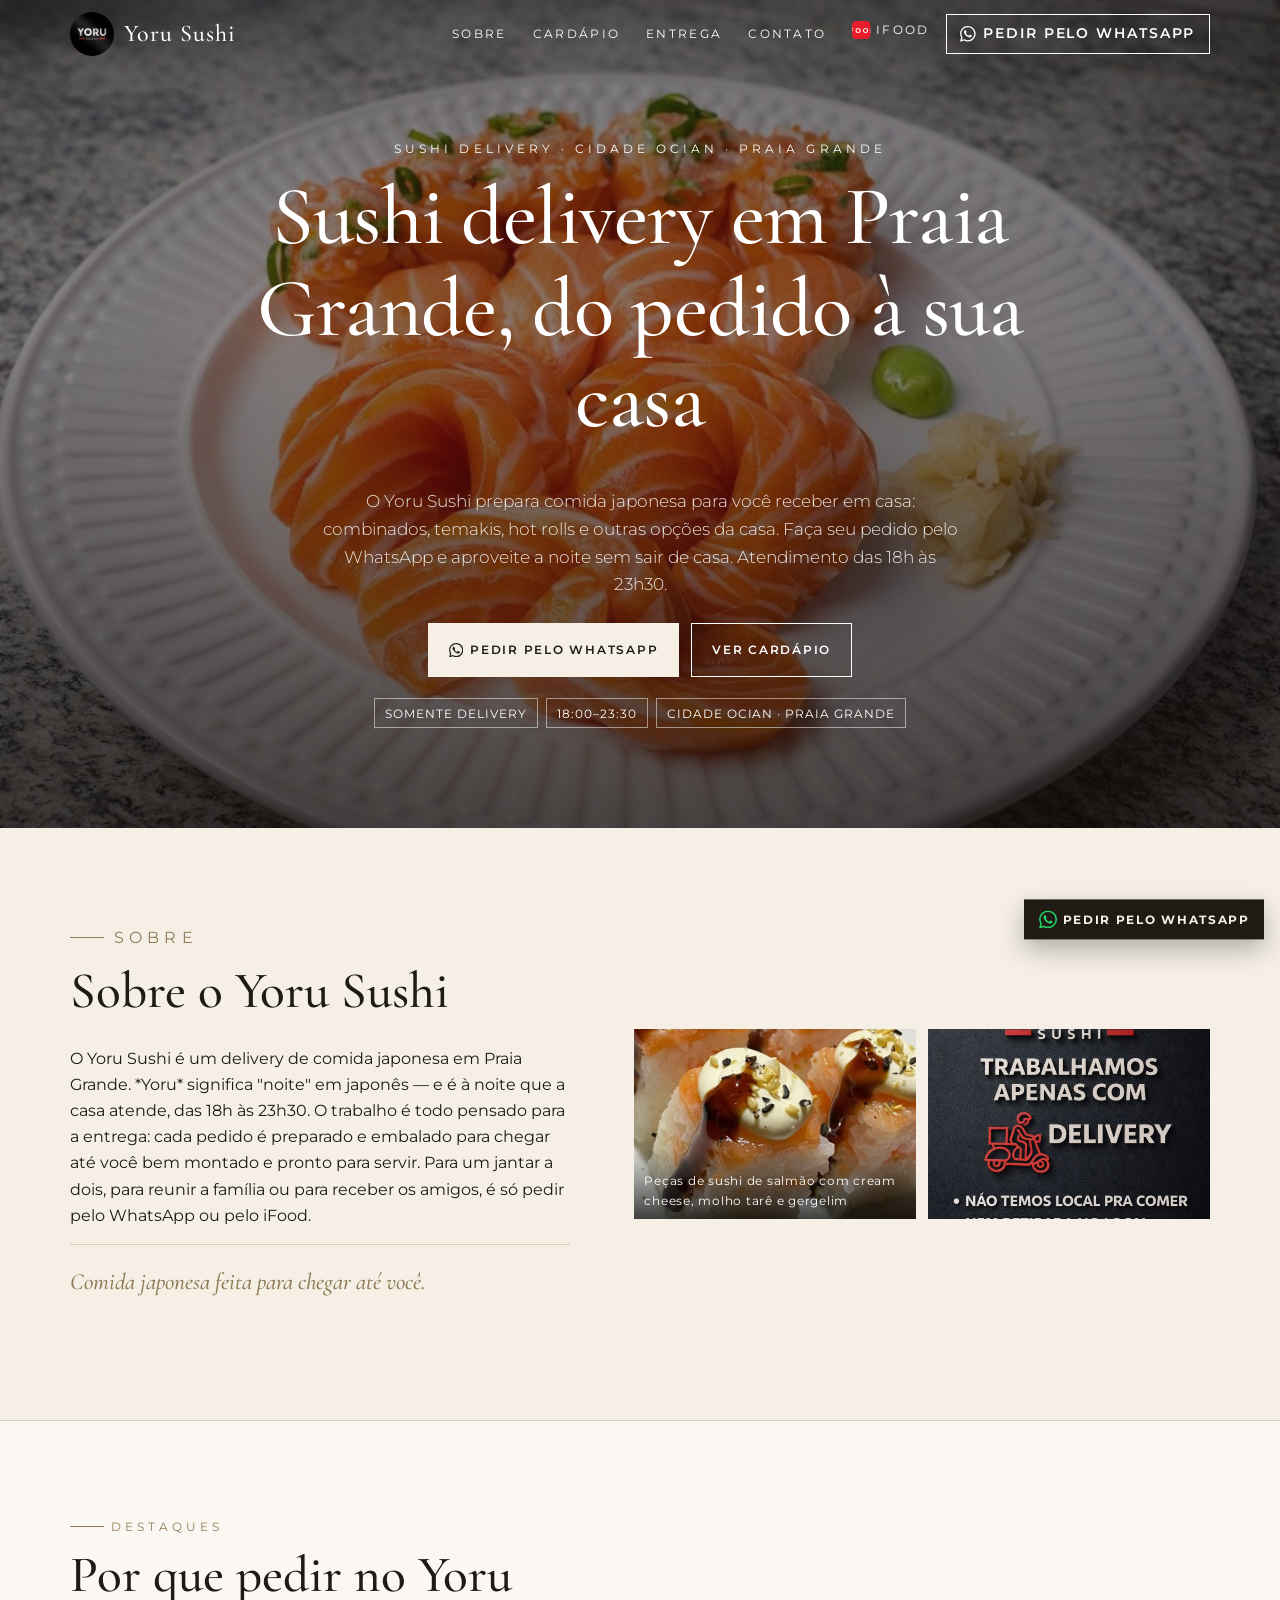
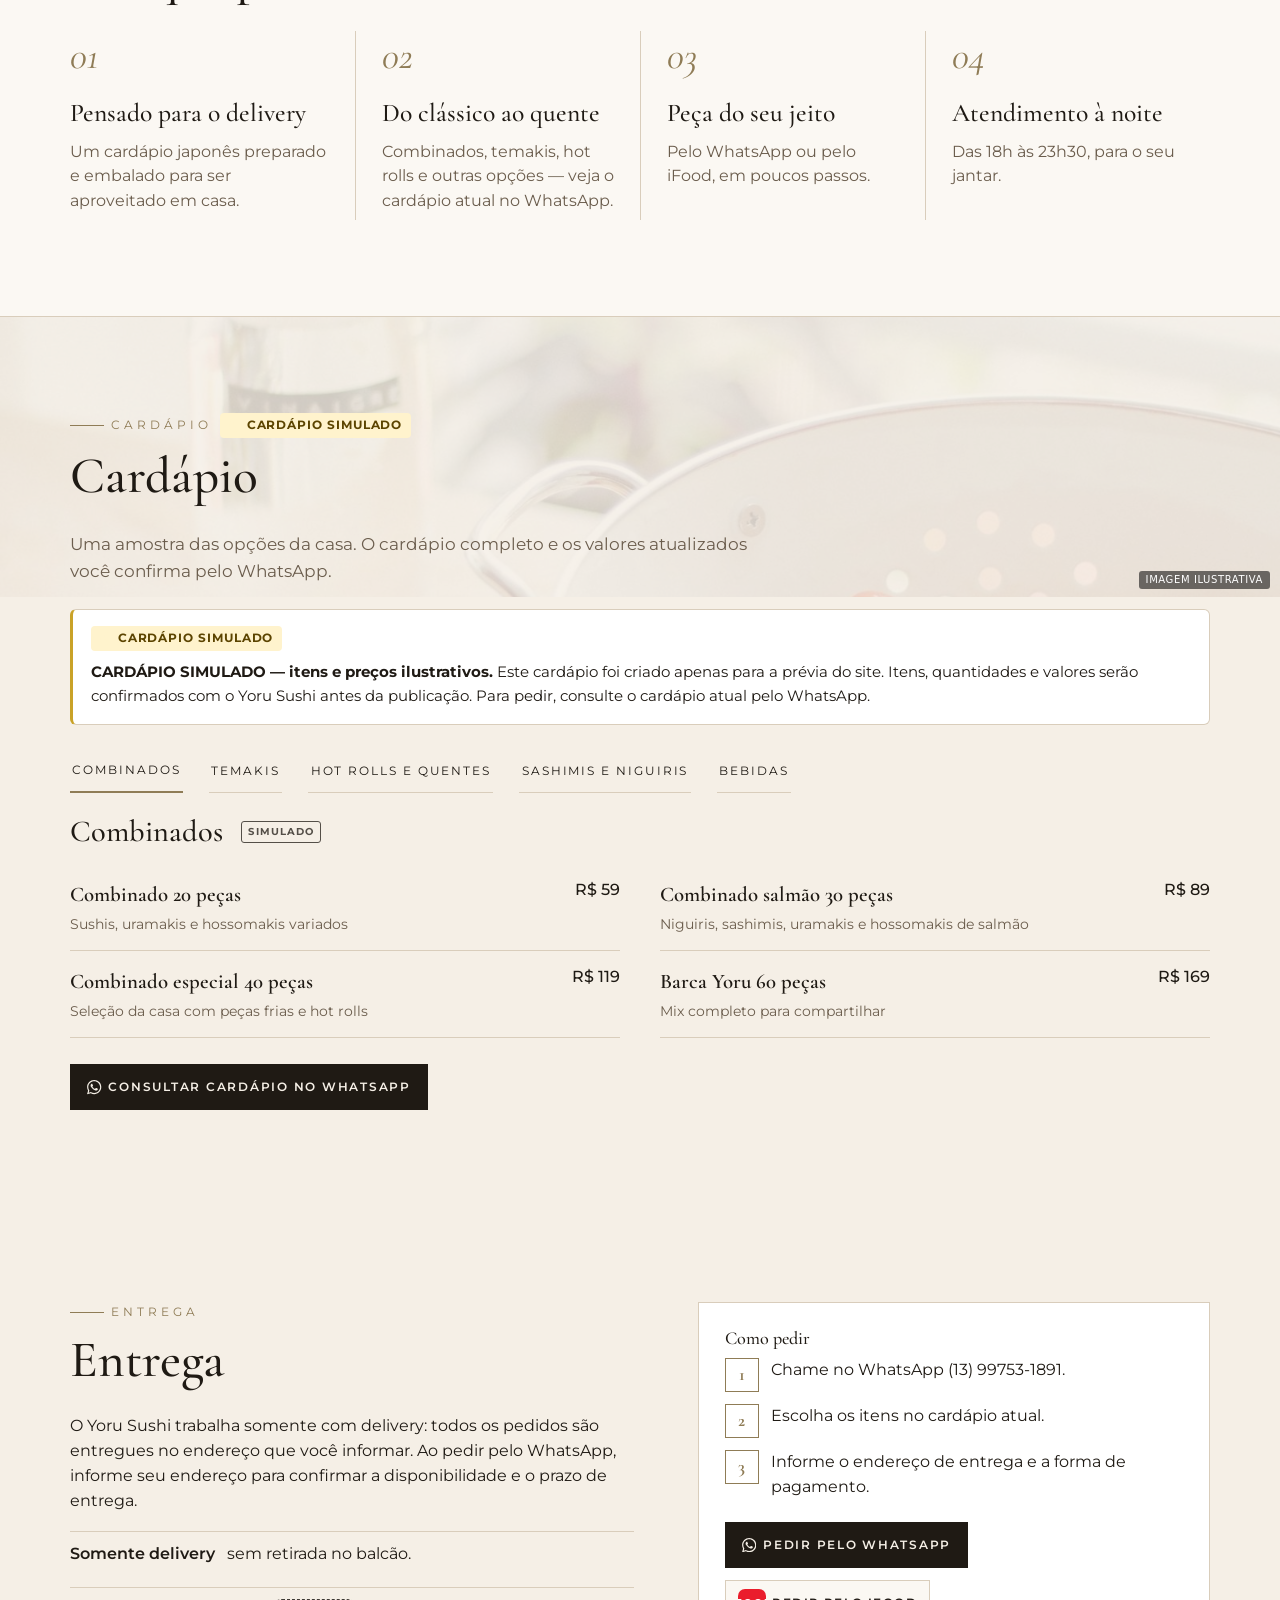
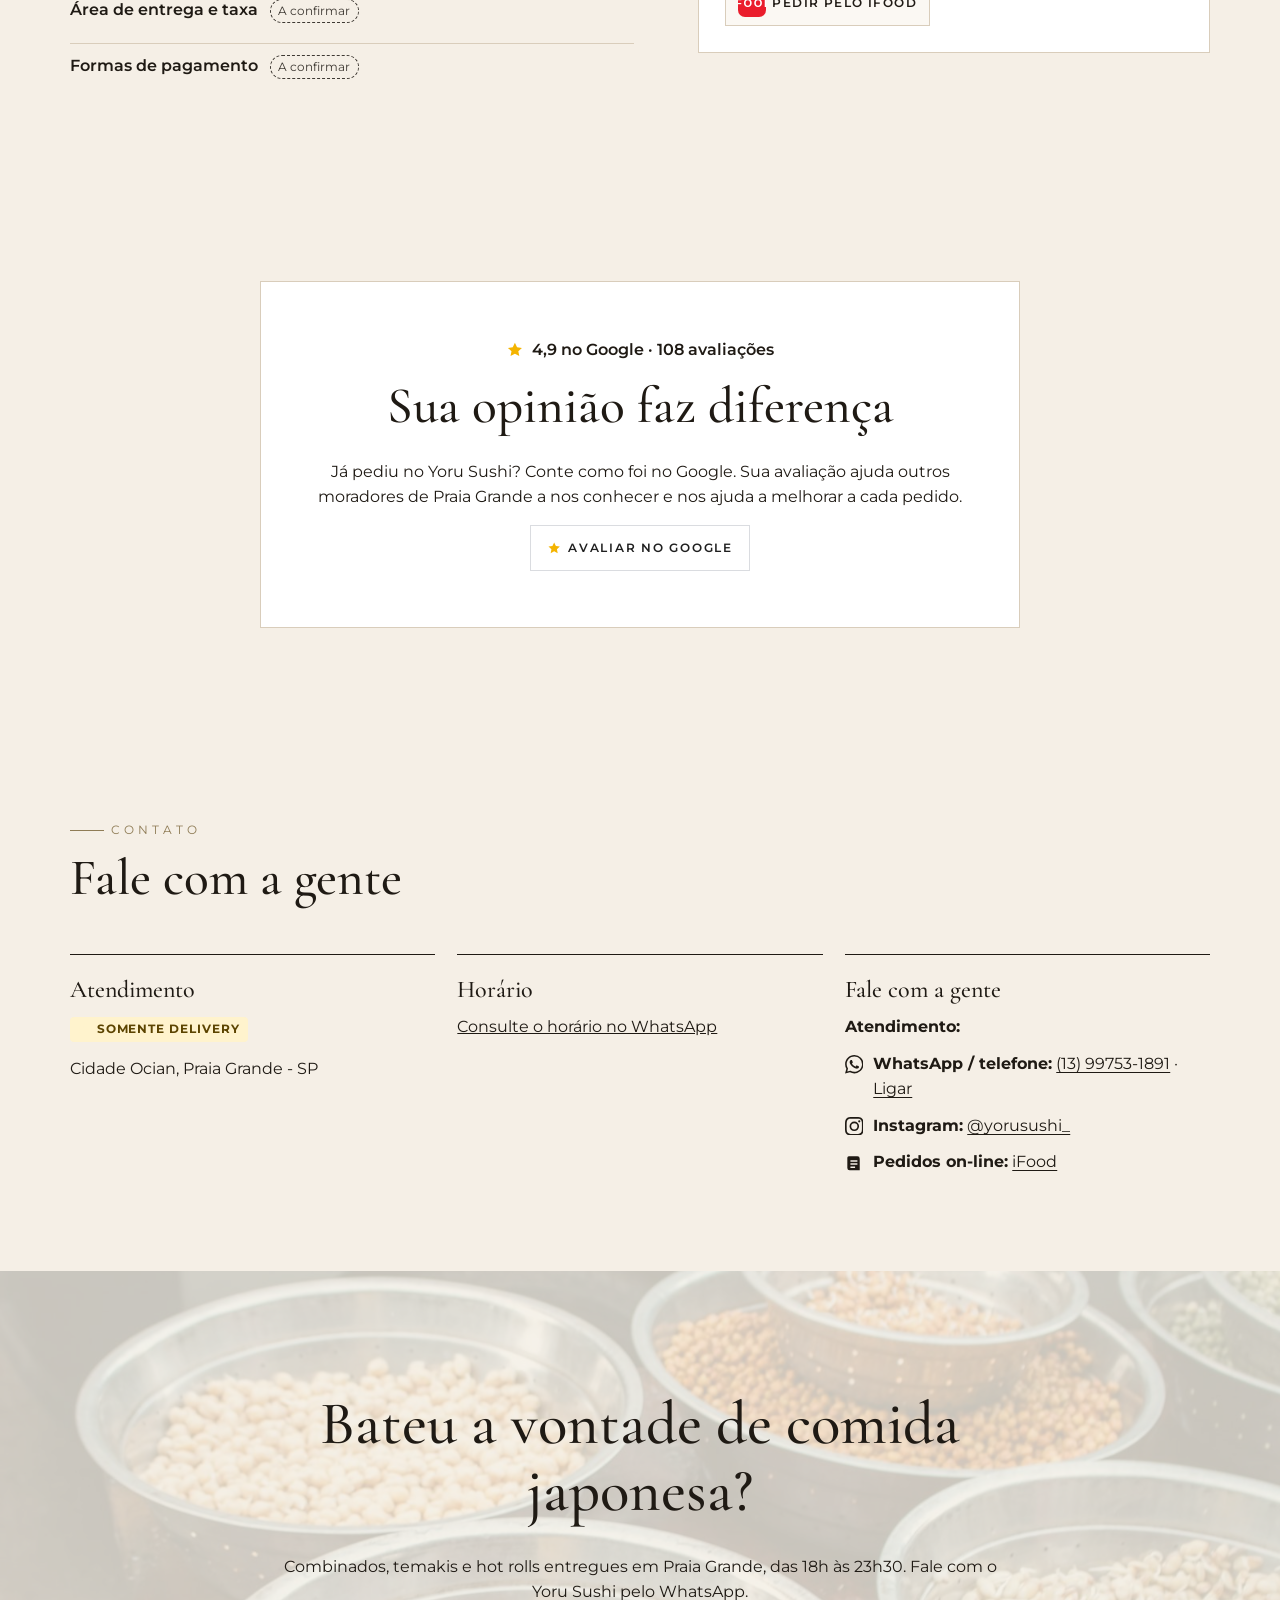
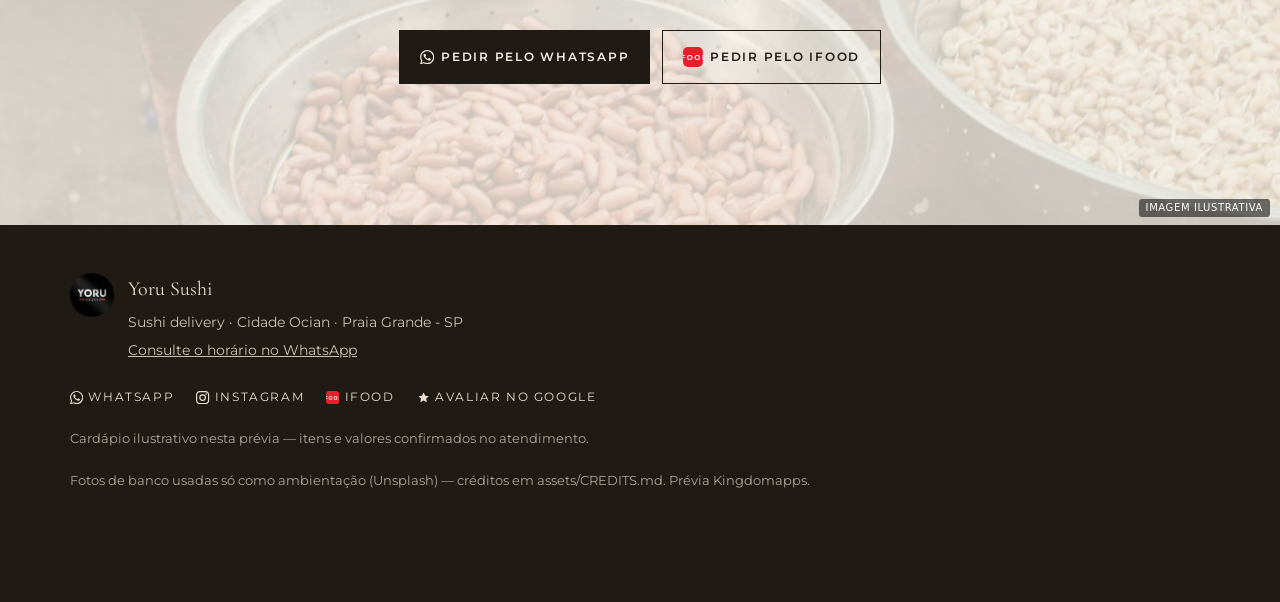
==== v2/index.html @ 0dd07162 "publish: Yoru Sushi — base institucional + 2 skins (copy.md)" ====
<!DOCTYPE html>
<html lang="pt-BR">
<head>
<meta charset="UTF-8" />
<meta name="viewport" content="width=device-width, initial-scale=1" />
<meta name="robots" content="noindex, nofollow" />
<title>Yoru Sushi | Sushi delivery em Praia Grande</title>
<meta name="description" content="Comida japonesa por delivery em Praia Grande: combinados, temakis, hot rolls e mais. Das 18h às 23h30. Peça pelo WhatsApp ou pelo iFood." />
<meta name="theme-color" content="#111111" />
<link rel="preconnect" href="https://fonts.googleapis.com" />
<link rel="preconnect" href="https://fonts.gstatic.com" crossorigin />
<link rel="stylesheet" href="https://fonts.googleapis.com/css2?family=Cormorant+Garamond:ital,wght@0,500;0,600;1,500&family=Montserrat:wght@300;400;500;600&display=swap" />
<link rel="stylesheet" href="../assets/base.css" />
<link rel="stylesheet" href="../assets/skin-a.css" />
<style>:root{--brand:#d63c3c;--brand2:#c9c9c9;--brand-ink:#111111}</style>
</head>
<body class="skin-a" data-hours='{}' data-hours-unknown='[]'>
<!-- Kingdomapps · base institucional única · skin A (Editorial clássico) · copy: copy.md -->
<a class="skip" href="#conteudo">Pular para o conteúdo</a>
<header class="site-header" id="header">
  <div class="wrap header-inner">
    <a class="brand" href="#topo" aria-label="Yoru Sushi — início"><img class="brand-logo" src="../assets/img/logo.jpg" width="400" height="400" alt="Logotipo Yoru Sushi" /><span class="brand-word">Yoru Sushi</span></a>
    <nav class="site-nav" id="site-nav" aria-label="Principal">
      <ul><li><a href="#sobre">Sobre</a></li><li><a href="#cardapio">Cardápio</a></li><li><a href="#entrega">Entrega</a></li><li><a href="#contato">Contato</a></li><li class="nav-ifood"><a href="https://www.ifood.com.br/delivery/praia-grande-sp/yoru-sushi-ocian/cfde71bd-7dcb-464f-8679-fa218f8712e2" target="_blank" rel="noopener"><svg viewBox="0 0 24 24" aria-hidden="true" focusable="false"><rect width="24" height="24" rx="6" fill="#ea1d2c"/><text x="12" y="15.6" text-anchor="middle" font-family="Arial,Helvetica,sans-serif" font-weight="700" font-size="9.5" fill="#fff">iFood</text></svg><span>iFood</span></a></li></ul>
    </nav>
    <a class="btn btn-wa btn-sm header-cta" href="https://wa.me/5513997531891?text=Ol%C3%A1%21%20Vim%20pelo%20site%20e%20gostaria%20de%20fazer%20um%20pedido." target="_blank" rel="noopener"><svg viewBox="0 0 24 24" aria-hidden="true" focusable="false"><path fill="currentColor" d="M17.47 14.38c-.3-.15-1.76-.87-2.03-.97-.27-.1-.47-.15-.67.15-.2.3-.77.97-.94 1.16-.17.2-.35.22-.64.07-.3-.15-1.26-.46-2.39-1.47-.88-.79-1.48-1.76-1.65-2.06-.17-.3-.02-.46.13-.6.13-.14.3-.35.45-.52.15-.17.2-.3.3-.5.1-.2.05-.37-.03-.52-.07-.15-.67-1.61-.92-2.2-.24-.58-.49-.5-.67-.51h-.57c-.2 0-.52.07-.8.37-.27.3-1.04 1.02-1.04 2.48s1.07 2.88 1.21 3.07c.15.2 2.1 3.2 5.08 4.49.71.31 1.26.49 1.7.63.71.22 1.36.19 1.87.12.57-.09 1.76-.72 2-1.41.25-.7.25-1.29.18-1.41-.08-.13-.27-.2-.57-.35zM12.05 21.78a9.87 9.87 0 0 1-5.03-1.38l-.36-.21-3.74.98 1-3.65-.24-.37a9.86 9.86 0 0 1-1.51-5.26c0-5.45 4.44-9.88 9.89-9.88 2.64 0 5.12 1.03 6.99 2.9a9.83 9.83 0 0 1 2.89 6.99c0 5.45-4.44 9.88-9.89 9.88zm8.41-18.3A11.82 11.82 0 0 0 12.05 0C5.5 0 .16 5.34.16 11.89c0 2.1.55 4.14 1.59 5.95L.06 24l6.3-1.65a11.88 11.88 0 0 0 5.69 1.45c6.55 0 11.89-5.34 11.89-11.89 0-3.18-1.24-6.17-3.48-8.41z"/></svg><span>Pedir pelo WhatsApp</span></a>
    <button class="nav-toggle" type="button" aria-expanded="false" aria-controls="site-nav"><span class="sr-only">Abrir menu</span><span class="bars" aria-hidden="true"></span></button>
  </div>
</header>
<main id="conteudo">
<section class="hero" id="topo" aria-labelledby="hero-title">
  <figure class="hero-media"><img src="../assets/img/fotos-foto-2.jpg" width="1200" height="800" alt="Sashimis e niguiris de salmão em prato branco" fetchpriority="high" /></figure>
  <div class="wrap hero-inner">
    <div class="hero-copy">
      <p class="eyebrow">Sushi delivery · Cidade Ocian · Praia Grande</p>
      <h1 id="hero-title">Sushi delivery em Praia Grande, do pedido à sua casa</h1>
      <p class="lead">O Yoru Sushi prepara comida japonesa para você receber em casa: combinados, temakis, hot rolls e outras opções da casa. Faça seu pedido pelo WhatsApp e aproveite a noite sem sair de casa. Atendimento das 18h às 23h30.</p>
      <div class="hero-ctas">
        <a class="btn btn-wa btn-lg" href="https://wa.me/5513997531891?text=Ol%C3%A1%21%20Vim%20pelo%20site%20e%20gostaria%20de%20fazer%20um%20pedido." target="_blank" rel="noopener"><svg viewBox="0 0 24 24" aria-hidden="true" focusable="false"><path fill="currentColor" d="M17.47 14.38c-.3-.15-1.76-.87-2.03-.97-.27-.1-.47-.15-.67.15-.2.3-.77.97-.94 1.16-.17.2-.35.22-.64.07-.3-.15-1.26-.46-2.39-1.47-.88-.79-1.48-1.76-1.65-2.06-.17-.3-.02-.46.13-.6.13-.14.3-.35.45-.52.15-.17.2-.3.3-.5.1-.2.05-.37-.03-.52-.07-.15-.67-1.61-.92-2.2-.24-.58-.49-.5-.67-.51h-.57c-.2 0-.52.07-.8.37-.27.3-1.04 1.02-1.04 2.48s1.07 2.88 1.21 3.07c.15.2 2.1 3.2 5.08 4.49.71.31 1.26.49 1.7.63.71.22 1.36.19 1.87.12.57-.09 1.76-.72 2-1.41.25-.7.25-1.29.18-1.41-.08-.13-.27-.2-.57-.35zM12.05 21.78a9.87 9.87 0 0 1-5.03-1.38l-.36-.21-3.74.98 1-3.65-.24-.37a9.86 9.86 0 0 1-1.51-5.26c0-5.45 4.44-9.88 9.89-9.88 2.64 0 5.12 1.03 6.99 2.9a9.83 9.83 0 0 1 2.89 6.99c0 5.45-4.44 9.88-9.89 9.88zm8.41-18.3A11.82 11.82 0 0 0 12.05 0C5.5 0 .16 5.34.16 11.89c0 2.1.55 4.14 1.59 5.95L.06 24l6.3-1.65a11.88 11.88 0 0 0 5.69 1.45c6.55 0 11.89-5.34 11.89-11.89 0-3.18-1.24-6.17-3.48-8.41z"/></svg><span>Pedir pelo WhatsApp</span></a>
        <a class="btn btn-ghost btn-lg" href="#cardapio">Ver cardápio</a>
      </div>
      <ul class="chips"><li>Somente delivery</li><li>18:00–23:30</li><li>Cidade Ocian · Praia Grande</li></ul>
    </div>
  </div>
</section>
<section class="sec sobre" id="sobre" aria-labelledby="sobre-title">
  <div class="wrap sobre-grid">
    <div class="sobre-copy">
      <p class="kicker">Sobre</p>
      <h2 id="sobre-title">Sobre o Yoru Sushi</h2>
      <p>O Yoru Sushi é um delivery de comida japonesa em Praia Grande. *Yoru* significa &quot;noite&quot; em japonês — e é à noite que a casa atende, das 18h às 23h30. O trabalho é todo pensado para a entrega: cada pedido é preparado e embalado para chegar até você bem montado e pronto para servir. Para um jantar a dois, para reunir a família ou para receber os amigos, é só pedir pelo WhatsApp ou pelo iFood.</p>
      <p class="apoio">Comida japonesa feita para chegar até você.</p>
    </div>
    <div class="gallery" aria-label="Fotos de Yoru Sushi"><figure class="g-item g-1"><img src="../assets/img/fotos-foto-4.jpg" width="720" height="1280" alt="Peças de sushi de salmão com cream cheese, molho tarê e gergelim" loading="lazy" decoding="async" /><figcaption>Peças de sushi de salmão com cream cheese, molho tarê e gergelim</figcaption></figure><figure class="g-item g-2"><img src="../assets/img/fotos-foto-5.jpg" width="1024" height="1536" alt="Aviso do Yoru Sushi: trabalhamos apenas com delivery" loading="lazy" decoding="async" /></figure></div>
  </div>
</section>
<section class="sec destaques" id="destaques" aria-labelledby="dest-title">
  <div class="wrap">
    <p class="kicker">Destaques</p>
    <h2 id="dest-title">Por que pedir no Yoru</h2>
    <ul class="feats"><li class="feat"><span class="feat-n" aria-hidden="true">01</span><h3>Pensado para o delivery</h3><p>Um cardápio japonês preparado e embalado para ser aproveitado em casa.</p></li><li class="feat"><span class="feat-n" aria-hidden="true">02</span><h3>Do clássico ao quente</h3><p>Combinados, temakis, hot rolls e outras opções — veja o cardápio atual no WhatsApp.</p></li><li class="feat"><span class="feat-n" aria-hidden="true">03</span><h3>Peça do seu jeito</h3><p>Pelo WhatsApp ou pelo iFood, em poucos passos.</p></li><li class="feat"><span class="feat-n" aria-hidden="true">04</span><h3>Atendimento à noite</h3><p>Das 18h às 23h30, para o seu jantar.</p></li></ul>
  </div>
</section>
<section class="sec cardapio" id="cardapio" aria-labelledby="menu-title">
  <div class="amb amb-menu" style="--amb:url('../assets/img/ambiente-tomatoes-strainer.jpg')" aria-hidden="true"><span class="amb-tag">Imagem ilustrativa</span></div>
  <div class="wrap">
    <div class="menu-head">
      <p class="kicker">Cardápio <span class="sim-badge">Cardápio simulado</span></p>
      <h2 id="menu-title">Cardápio</h2>
      <p class="lead">Uma amostra das opções da casa. O cardápio completo e os valores atualizados você confirma pelo WhatsApp.</p>
    </div>
    <div class="sim-notice" role="note"><span class="sim-badge">Cardápio simulado</span><p><strong>CARDÁPIO SIMULADO — itens e preços ilustrativos.</strong> Este cardápio foi criado apenas para a prévia do site. Itens, quantidades e valores serão confirmados com o Yoru Sushi antes da publicação. Para pedir, consulte o cardápio atual pelo WhatsApp.</p></div>
    <div class="menu-tabs" role="tablist" aria-label="Categorias do cardápio"><button type="button" role="tab" id="tab-0" aria-controls="menu-0" aria-selected="true">Combinados</button><button type="button" role="tab" id="tab-1" aria-controls="menu-1" aria-selected="false" tabindex="-1">Temakis</button><button type="button" role="tab" id="tab-2" aria-controls="menu-2" aria-selected="false" tabindex="-1">Hot rolls e quentes</button><button type="button" role="tab" id="tab-3" aria-controls="menu-3" aria-selected="false" tabindex="-1">Sashimis e niguiris</button><button type="button" role="tab" id="tab-4" aria-controls="menu-4" aria-selected="false" tabindex="-1">Bebidas</button></div>
    <div class="menu-panel" role="tabpanel" id="menu-0" aria-labelledby="tab-0" tabindex="0"><h3 class="menu-cat">Combinados <span class="sim-tag">Simulado</span></h3><ul class="menu-list"><li class="mi"><span class="mi-name">Combinado 20 peças</span><span class="mi-desc">Sushis, uramakis e hossomakis variados</span><span class="mi-price">R$ 59</span></li><li class="mi"><span class="mi-name">Combinado salmão 30 peças</span><span class="mi-desc">Niguiris, sashimis, uramakis e hossomakis de salmão</span><span class="mi-price">R$ 89</span></li><li class="mi"><span class="mi-name">Combinado especial 40 peças</span><span class="mi-desc">Seleção da casa com peças frias e hot rolls</span><span class="mi-price">R$ 119</span></li><li class="mi"><span class="mi-name">Barca Yoru 60 peças</span><span class="mi-desc">Mix completo para compartilhar</span><span class="mi-price">R$ 169</span></li></ul></div><div class="menu-panel" role="tabpanel" id="menu-1" aria-labelledby="tab-1" tabindex="0" hidden><h3 class="menu-cat">Temakis <span class="sim-tag">Simulado</span></h3><ul class="menu-list"><li class="mi"><span class="mi-name">Temaki salmão</span><span class="mi-desc">Salmão, arroz e cebolinha</span><span class="mi-price">R$ 32</span></li><li class="mi"><span class="mi-name">Temaki salmão com cream cheese</span><span class="mi-desc">Salmão, cream cheese e cebolinha</span><span class="mi-price">R$ 35</span></li><li class="mi"><span class="mi-name">Temaki skin</span><span class="mi-desc">Pele de salmão grelhada e molho tarê</span><span class="mi-price">R$ 28</span></li><li class="mi"><span class="mi-name">Temaki hot</span><span class="mi-desc">Salmão empanado, cream cheese e tarê</span><span class="mi-price">R$ 36</span></li></ul></div><div class="menu-panel" role="tabpanel" id="menu-2" aria-labelledby="tab-2" tabindex="0" hidden><h3 class="menu-cat">Hot rolls e quentes <span class="sim-tag">Simulado</span></h3><ul class="menu-list"><li class="mi"><span class="mi-name">Hot roll salmão (10 un.)</span><span class="mi-desc">Empanado, recheado com salmão e cream cheese, com tarê</span><span class="mi-price">R$ 34</span></li><li class="mi"><span class="mi-name">Hot Philadelphia (10 un.)</span><span class="mi-desc">Salmão, cream cheese e cebolinha, empanado</span><span class="mi-price">R$ 36</span></li><li class="mi"><span class="mi-name">Harumaki (4 un.)</span><span class="mi-desc">Rolinho primavera crocante</span><span class="mi-price">R$ 22</span></li><li class="mi"><span class="mi-name">Guioza (6 un.)</span><span class="mi-desc">Pastel japonês grelhado</span><span class="mi-price">R$ 26</span></li></ul></div><div class="menu-panel" role="tabpanel" id="menu-3" aria-labelledby="tab-3" tabindex="0" hidden><h3 class="menu-cat">Sashimis e niguiris <span class="sim-tag">Simulado</span></h3><ul class="menu-list"><li class="mi"><span class="mi-name">Sashimi salmão (10 fatias)</span><span class="mi-desc">Fatias de salmão fresco</span><span class="mi-price">R$ 42</span></li><li class="mi"><span class="mi-name">Niguiri salmão (6 un.)</span><span class="mi-desc">Bolinho de arroz com salmão</span><span class="mi-price">R$ 30</span></li><li class="mi"><span class="mi-name">Jô salmão (6 un.)</span><span class="mi-desc">Arroz envolto em salmão, com cream cheese e tarê</span><span class="mi-price">R$ 34</span></li></ul></div><div class="menu-panel" role="tabpanel" id="menu-4" aria-labelledby="tab-4" tabindex="0" hidden><h3 class="menu-cat">Bebidas <span class="sim-tag">Simulado</span></h3><ul class="menu-list"><li class="mi"><span class="mi-name">Refrigerante lata</span><span class="mi-price">R$ 6</span></li><li class="mi"><span class="mi-name">Refrigerante 2 L</span><span class="mi-price">R$ 14</span></li><li class="mi"><span class="mi-name">Água mineral</span><span class="mi-price">R$ 4</span></li></ul></div>
    <div class="menu-cta"><a class="btn btn-wa" href="https://wa.me/5513997531891?text=Ol%C3%A1%21%20Vim%20pelo%20site%20e%20gostaria%20de%20fazer%20um%20pedido." target="_blank" rel="noopener"><svg viewBox="0 0 24 24" aria-hidden="true" focusable="false"><path fill="currentColor" d="M17.47 14.38c-.3-.15-1.76-.87-2.03-.97-.27-.1-.47-.15-.67.15-.2.3-.77.97-.94 1.16-.17.2-.35.22-.64.07-.3-.15-1.26-.46-2.39-1.47-.88-.79-1.48-1.76-1.65-2.06-.17-.3-.02-.46.13-.6.13-.14.3-.35.45-.52.15-.17.2-.3.3-.5.1-.2.05-.37-.03-.52-.07-.15-.67-1.61-.92-2.2-.24-.58-.49-.5-.67-.51h-.57c-.2 0-.52.07-.8.37-.27.3-1.04 1.02-1.04 2.48s1.07 2.88 1.21 3.07c.15.2 2.1 3.2 5.08 4.49.71.31 1.26.49 1.7.63.71.22 1.36.19 1.87.12.57-.09 1.76-.72 2-1.41.25-.7.25-1.29.18-1.41-.08-.13-.27-.2-.57-.35zM12.05 21.78a9.87 9.87 0 0 1-5.03-1.38l-.36-.21-3.74.98 1-3.65-.24-.37a9.86 9.86 0 0 1-1.51-5.26c0-5.45 4.44-9.88 9.89-9.88 2.64 0 5.12 1.03 6.99 2.9a9.83 9.83 0 0 1 2.89 6.99c0 5.45-4.44 9.88-9.89 9.88zm8.41-18.3A11.82 11.82 0 0 0 12.05 0C5.5 0 .16 5.34.16 11.89c0 2.1.55 4.14 1.59 5.95L.06 24l6.3-1.65a11.88 11.88 0 0 0 5.69 1.45c6.55 0 11.89-5.34 11.89-11.89 0-3.18-1.24-6.17-3.48-8.41z"/></svg><span>Consultar cardápio no WhatsApp</span></a></div>
  </div>
</section>
<section class="sec entrega" id="entrega" aria-labelledby="ent-title">
  <div class="wrap entrega-grid">
    <div>
      <p class="kicker">Entrega</p>
      <h2 id="ent-title">Entrega</h2>
      <p>O Yoru Sushi trabalha somente com delivery: todos os pedidos são entregues no endereço que você informar. Ao pedir pelo WhatsApp, informe seu endereço para confirmar a disponibilidade e o prazo de entrega.</p>
      <dl class="kv"><div><dt>Somente delivery</dt><dd>sem retirada no balcão.</dd></div><div><dt>Área de entrega e taxa</dt><dd><span class="tbc">A confirmar</span></dd></div><div><dt>Formas de pagamento</dt><dd><span class="tbc">A confirmar</span></dd></div></dl>
    </div>
    <div class="steps-box">
      <h3>Como pedir</h3><ol class="steps"><li>Chame no WhatsApp (13) 99753-1891.</li><li>Escolha os itens no cardápio atual.</li><li>Informe o endereço de entrega e a forma de pagamento.</li></ol>
      <div class="order-links"><a class="btn btn-wa" href="https://wa.me/5513997531891?text=Ol%C3%A1%21%20Vim%20pelo%20site%20e%20gostaria%20de%20fazer%20um%20pedido." target="_blank" rel="noopener"><svg viewBox="0 0 24 24" aria-hidden="true" focusable="false"><path fill="currentColor" d="M17.47 14.38c-.3-.15-1.76-.87-2.03-.97-.27-.1-.47-.15-.67.15-.2.3-.77.97-.94 1.16-.17.2-.35.22-.64.07-.3-.15-1.26-.46-2.39-1.47-.88-.79-1.48-1.76-1.65-2.06-.17-.3-.02-.46.13-.6.13-.14.3-.35.45-.52.15-.17.2-.3.3-.5.1-.2.05-.37-.03-.52-.07-.15-.67-1.61-.92-2.2-.24-.58-.49-.5-.67-.51h-.57c-.2 0-.52.07-.8.37-.27.3-1.04 1.02-1.04 2.48s1.07 2.88 1.21 3.07c.15.2 2.1 3.2 5.08 4.49.71.31 1.26.49 1.7.63.71.22 1.36.19 1.87.12.57-.09 1.76-.72 2-1.41.25-.7.25-1.29.18-1.41-.08-.13-.27-.2-.57-.35zM12.05 21.78a9.87 9.87 0 0 1-5.03-1.38l-.36-.21-3.74.98 1-3.65-.24-.37a9.86 9.86 0 0 1-1.51-5.26c0-5.45 4.44-9.88 9.89-9.88 2.64 0 5.12 1.03 6.99 2.9a9.83 9.83 0 0 1 2.89 6.99c0 5.45-4.44 9.88-9.89 9.88zm8.41-18.3A11.82 11.82 0 0 0 12.05 0C5.5 0 .16 5.34.16 11.89c0 2.1.55 4.14 1.59 5.95L.06 24l6.3-1.65a11.88 11.88 0 0 0 5.69 1.45c6.55 0 11.89-5.34 11.89-11.89 0-3.18-1.24-6.17-3.48-8.41z"/></svg><span>Pedir pelo WhatsApp</span></a><a class="app-link app-ifood" href="https://www.ifood.com.br/delivery/praia-grande-sp/yoru-sushi-ocian/cfde71bd-7dcb-464f-8679-fa218f8712e2" target="_blank" rel="noopener"><svg viewBox="0 0 24 24" aria-hidden="true" focusable="false"><rect width="24" height="24" rx="6" fill="#ea1d2c"/><text x="12" y="15.6" text-anchor="middle" font-family="Arial,Helvetica,sans-serif" font-weight="700" font-size="9.5" fill="#fff">iFood</text></svg><span>Pedir pelo iFood</span></a></div>
    </div>
  </div>
</section>
<section class="sec avaliar review-band" id="avaliar" aria-labelledby="av-title">
  <div class="wrap avaliar-inner">
    <p class="selo"><svg viewBox="0 0 24 24" aria-hidden="true" focusable="false"><path fill="currentColor" d="M12 2.5l2.9 6 6.6.8-4.9 4.5 1.3 6.5L12 17.1l-5.9 3.2 1.3-6.5L2.5 9.3l6.6-.8z"/></svg><span>4,9 no Google · 108 avaliações</span></p>
    <h2 id="av-title">Sua opinião faz diferença</h2>
    <p>Já pediu no Yoru Sushi? Conte como foi no Google. Sua avaliação ajuda outros moradores de Praia Grande a nos conhecer e nos ajuda a melhorar a cada pedido.</p>
    <a class="btn btn-review" href="https://search.google.com/local/writereview?placeid=ChIJ69ambqMdzpQRh0_XP5YFvk4" target="_blank" rel="noopener"><svg viewBox="0 0 24 24" aria-hidden="true" focusable="false"><path fill="currentColor" d="M12 2.5l2.9 6 6.6.8-4.9 4.5 1.3 6.5L12 17.1l-5.9 3.2 1.3-6.5L2.5 9.3l6.6-.8z"/></svg><span>Avaliar no Google</span></a>
  </div>
</section>
<section class="sec contato" id="contato" aria-labelledby="ct-title">
  <div class="wrap contato-grid">
    <div class="ct-head">
      <p class="kicker">Contato</p>
      <h2 id="ct-title">Fale com a gente</h2>
      
    </div>
    <div class="ct-card">
      <h3><span>Atendimento</span></h3>
      <p><span class="sim-badge delivery-badge">Somente delivery</span></p>
      <p>Cidade Ocian, Praia Grande - SP</p>
    </div>
    <div class="ct-card">
      <h3>Horário</h3>
      <p><a href="https://wa.me/5513997531891?text=Ol%C3%A1%21%20Vim%20pelo%20site%20e%20gostaria%20de%20fazer%20um%20pedido." target="_blank" rel="noopener">Consulte o horário no WhatsApp</a></p>
    </div>
    <div class="ct-card">
      <h3>Fale com a gente</h3>
      <ul class="ct-list"><li class="atend"><span><strong>Atendimento:</strong> </span></li><li><svg viewBox="0 0 24 24" aria-hidden="true" focusable="false"><path fill="currentColor" d="M17.47 14.38c-.3-.15-1.76-.87-2.03-.97-.27-.1-.47-.15-.67.15-.2.3-.77.97-.94 1.16-.17.2-.35.22-.64.07-.3-.15-1.26-.46-2.39-1.47-.88-.79-1.48-1.76-1.65-2.06-.17-.3-.02-.46.13-.6.13-.14.3-.35.45-.52.15-.17.2-.3.3-.5.1-.2.05-.37-.03-.52-.07-.15-.67-1.61-.92-2.2-.24-.58-.49-.5-.67-.51h-.57c-.2 0-.52.07-.8.37-.27.3-1.04 1.02-1.04 2.48s1.07 2.88 1.21 3.07c.15.2 2.1 3.2 5.08 4.49.71.31 1.26.49 1.7.63.71.22 1.36.19 1.87.12.57-.09 1.76-.72 2-1.41.25-.7.25-1.29.18-1.41-.08-.13-.27-.2-.57-.35zM12.05 21.78a9.87 9.87 0 0 1-5.03-1.38l-.36-.21-3.74.98 1-3.65-.24-.37a9.86 9.86 0 0 1-1.51-5.26c0-5.45 4.44-9.88 9.89-9.88 2.64 0 5.12 1.03 6.99 2.9a9.83 9.83 0 0 1 2.89 6.99c0 5.45-4.44 9.88-9.89 9.88zm8.41-18.3A11.82 11.82 0 0 0 12.05 0C5.5 0 .16 5.34.16 11.89c0 2.1.55 4.14 1.59 5.95L.06 24l6.3-1.65a11.88 11.88 0 0 0 5.69 1.45c6.55 0 11.89-5.34 11.89-11.89 0-3.18-1.24-6.17-3.48-8.41z"/></svg><span><strong>WhatsApp / telefone:</strong> <a href="https://wa.me/5513997531891?text=Ol%C3%A1%21%20Vim%20pelo%20site%20e%20gostaria%20de%20fazer%20um%20pedido." target="_blank" rel="noopener">(13) 99753-1891</a> · <a href="tel:+5513997531891">Ligar</a></span></li><li><svg viewBox="0 0 24 24" aria-hidden="true" focusable="false"><path fill="currentColor" d="M12 2.2c3.2 0 3.58.01 4.85.07 3.25.15 4.77 1.69 4.92 4.92.06 1.27.07 1.65.07 4.85s-.01 3.58-.07 4.85c-.15 3.23-1.66 4.77-4.92 4.92-1.27.06-1.65.07-4.85.07s-3.58-.01-4.85-.07c-3.26-.15-4.77-1.7-4.92-4.92C2.17 15.58 2.16 15.2 2.16 12s.01-3.58.07-4.85C2.38 3.92 3.9 2.38 7.15 2.23 8.42 2.17 8.8 2.16 12 2.16zM12 0C8.74 0 8.33.01 7.05.07 2.7.27.27 2.69.07 7.05.01 8.33 0 8.74 0 12s.01 3.67.07 4.95c.2 4.36 2.62 6.78 6.98 6.98C8.33 23.99 8.74 24 12 24s3.67-.01 4.95-.07c4.35-.2 6.78-2.62 6.98-6.98.06-1.28.07-1.69.07-4.95s-.01-3.67-.07-4.95c-.2-4.35-2.62-6.78-6.98-6.98C15.67.01 15.26 0 12 0zm0 5.84a6.16 6.16 0 1 0 0 12.32 6.16 6.16 0 0 0 0-12.32zM12 16a4 4 0 1 1 0-8 4 4 0 0 1 0 8zm6.4-11.85a1.44 1.44 0 1 0 0 2.88 1.44 1.44 0 0 0 0-2.88z"/></svg><span><strong>Instagram:</strong> <a href="https://instagram.com/yorusushi_" target="_blank" rel="noopener">@yorusushi_</a></span></li><li><svg viewBox="0 0 24 24" aria-hidden="true" focusable="false"><path fill="currentColor" d="M5 3h11a3 3 0 0 1 3 3v15H6a3 3 0 0 1-3-3V5a2 2 0 0 1 2-2zm2 5v2h9V8H7zm0 4v2h9v-2H7zm0 4v2h6v-2H7z"/></svg><span><strong>Pedidos on-line:</strong> <a href="https://www.ifood.com.br/delivery/praia-grande-sp/yoru-sushi-ocian/cfde71bd-7dcb-464f-8679-fa218f8712e2" target="_blank" rel="noopener">iFood</a></span></li></ul>
    </div>
  </div>
</section>
<section class="sec cta-final cta-band" id="cta-final" aria-labelledby="cta-title">
  <div class="amb amb-cta" style="--amb:url('../assets/img/ambiente-beans.jpg')" aria-hidden="true"><span class="amb-tag">Imagem ilustrativa</span></div>
  <div class="wrap cta-inner">
    <h2 id="cta-title">Bateu a vontade de comida japonesa?</h2>
    <p>Combinados, temakis e hot rolls entregues em Praia Grande, das 18h às 23h30. Fale com o Yoru Sushi pelo WhatsApp.</p>
    <div class="hero-ctas"><a class="btn btn-wa btn-lg" href="https://wa.me/5513997531891?text=Ol%C3%A1%21%20Vim%20pelo%20site%20e%20gostaria%20de%20fazer%20um%20pedido." target="_blank" rel="noopener"><svg viewBox="0 0 24 24" aria-hidden="true" focusable="false"><path fill="currentColor" d="M17.47 14.38c-.3-.15-1.76-.87-2.03-.97-.27-.1-.47-.15-.67.15-.2.3-.77.97-.94 1.16-.17.2-.35.22-.64.07-.3-.15-1.26-.46-2.39-1.47-.88-.79-1.48-1.76-1.65-2.06-.17-.3-.02-.46.13-.6.13-.14.3-.35.45-.52.15-.17.2-.3.3-.5.1-.2.05-.37-.03-.52-.07-.15-.67-1.61-.92-2.2-.24-.58-.49-.5-.67-.51h-.57c-.2 0-.52.07-.8.37-.27.3-1.04 1.02-1.04 2.48s1.07 2.88 1.21 3.07c.15.2 2.1 3.2 5.08 4.49.71.31 1.26.49 1.7.63.71.22 1.36.19 1.87.12.57-.09 1.76-.72 2-1.41.25-.7.25-1.29.18-1.41-.08-.13-.27-.2-.57-.35zM12.05 21.78a9.87 9.87 0 0 1-5.03-1.38l-.36-.21-3.74.98 1-3.65-.24-.37a9.86 9.86 0 0 1-1.51-5.26c0-5.45 4.44-9.88 9.89-9.88 2.64 0 5.12 1.03 6.99 2.9a9.83 9.83 0 0 1 2.89 6.99c0 5.45-4.44 9.88-9.89 9.88zm8.41-18.3A11.82 11.82 0 0 0 12.05 0C5.5 0 .16 5.34.16 11.89c0 2.1.55 4.14 1.59 5.95L.06 24l6.3-1.65a11.88 11.88 0 0 0 5.69 1.45c6.55 0 11.89-5.34 11.89-11.89 0-3.18-1.24-6.17-3.48-8.41z"/></svg><span>Pedir pelo WhatsApp</span></a><a class="btn btn-ghost btn-lg btn-ifood" href="https://www.ifood.com.br/delivery/praia-grande-sp/yoru-sushi-ocian/cfde71bd-7dcb-464f-8679-fa218f8712e2" target="_blank" rel="noopener"><svg viewBox="0 0 24 24" aria-hidden="true" focusable="false"><rect width="24" height="24" rx="6" fill="#ea1d2c"/><text x="12" y="15.6" text-anchor="middle" font-family="Arial,Helvetica,sans-serif" font-weight="700" font-size="9.5" fill="#fff">iFood</text></svg><span>Pedir pelo iFood</span></a></div>
  </div>
</section>
</main>
<footer class="site-footer">
  <div class="wrap footer-inner">
    <div class="f-brand"><img class="brand-logo" src="../assets/img/logo.jpg" width="400" height="400" alt="Logotipo Yoru Sushi" /><div><p class="f-name">Yoru Sushi</p><p>Sushi delivery · Cidade Ocian · Praia Grande - SP</p><p><a href="https://wa.me/5513997531891?text=Ol%C3%A1%21%20Vim%20pelo%20site%20e%20gostaria%20de%20fazer%20um%20pedido." target="_blank" rel="noopener">Consulte o horário no WhatsApp</a></p></div></div>
    <nav class="f-links" aria-label="Links"><a href="https://wa.me/5513997531891?text=Ol%C3%A1%21%20Vim%20pelo%20site%20e%20gostaria%20de%20fazer%20um%20pedido." target="_blank" rel="noopener"><svg viewBox="0 0 24 24" aria-hidden="true" focusable="false"><path fill="currentColor" d="M17.47 14.38c-.3-.15-1.76-.87-2.03-.97-.27-.1-.47-.15-.67.15-.2.3-.77.97-.94 1.16-.17.2-.35.22-.64.07-.3-.15-1.26-.46-2.39-1.47-.88-.79-1.48-1.76-1.65-2.06-.17-.3-.02-.46.13-.6.13-.14.3-.35.45-.52.15-.17.2-.3.3-.5.1-.2.05-.37-.03-.52-.07-.15-.67-1.61-.92-2.2-.24-.58-.49-.5-.67-.51h-.57c-.2 0-.52.07-.8.37-.27.3-1.04 1.02-1.04 2.48s1.07 2.88 1.21 3.07c.15.2 2.1 3.2 5.08 4.49.71.31 1.26.49 1.7.63.71.22 1.36.19 1.87.12.57-.09 1.76-.72 2-1.41.25-.7.25-1.29.18-1.41-.08-.13-.27-.2-.57-.35zM12.05 21.78a9.87 9.87 0 0 1-5.03-1.38l-.36-.21-3.74.98 1-3.65-.24-.37a9.86 9.86 0 0 1-1.51-5.26c0-5.45 4.44-9.88 9.89-9.88 2.64 0 5.12 1.03 6.99 2.9a9.83 9.83 0 0 1 2.89 6.99c0 5.45-4.44 9.88-9.89 9.88zm8.41-18.3A11.82 11.82 0 0 0 12.05 0C5.5 0 .16 5.34.16 11.89c0 2.1.55 4.14 1.59 5.95L.06 24l6.3-1.65a11.88 11.88 0 0 0 5.69 1.45c6.55 0 11.89-5.34 11.89-11.89 0-3.18-1.24-6.17-3.48-8.41z"/></svg><span>WhatsApp</span></a><a href="https://instagram.com/yorusushi_" target="_blank" rel="noopener"><svg viewBox="0 0 24 24" aria-hidden="true" focusable="false"><path fill="currentColor" d="M12 2.2c3.2 0 3.58.01 4.85.07 3.25.15 4.77 1.69 4.92 4.92.06 1.27.07 1.65.07 4.85s-.01 3.58-.07 4.85c-.15 3.23-1.66 4.77-4.92 4.92-1.27.06-1.65.07-4.85.07s-3.58-.01-4.85-.07c-3.26-.15-4.77-1.7-4.92-4.92C2.17 15.58 2.16 15.2 2.16 12s.01-3.58.07-4.85C2.38 3.92 3.9 2.38 7.15 2.23 8.42 2.17 8.8 2.16 12 2.16zM12 0C8.74 0 8.33.01 7.05.07 2.7.27.27 2.69.07 7.05.01 8.33 0 8.74 0 12s.01 3.67.07 4.95c.2 4.36 2.62 6.78 6.98 6.98C8.33 23.99 8.74 24 12 24s3.67-.01 4.95-.07c4.35-.2 6.78-2.62 6.98-6.98.06-1.28.07-1.69.07-4.95s-.01-3.67-.07-4.95c-.2-4.35-2.62-6.78-6.98-6.98C15.67.01 15.26 0 12 0zm0 5.84a6.16 6.16 0 1 0 0 12.32 6.16 6.16 0 0 0 0-12.32zM12 16a4 4 0 1 1 0-8 4 4 0 0 1 0 8zm6.4-11.85a1.44 1.44 0 1 0 0 2.88 1.44 1.44 0 0 0 0-2.88z"/></svg><span>Instagram</span></a><a href="https://www.ifood.com.br/delivery/praia-grande-sp/yoru-sushi-ocian/cfde71bd-7dcb-464f-8679-fa218f8712e2" target="_blank" rel="noopener"><svg viewBox="0 0 24 24" aria-hidden="true" focusable="false"><rect width="24" height="24" rx="6" fill="#ea1d2c"/><text x="12" y="15.6" text-anchor="middle" font-family="Arial,Helvetica,sans-serif" font-weight="700" font-size="9.5" fill="#fff">iFood</text></svg><span>iFood</span></a><a href="https://search.google.com/local/writereview?placeid=ChIJ69ambqMdzpQRh0_XP5YFvk4" target="_blank" rel="noopener"><svg viewBox="0 0 24 24" aria-hidden="true" focusable="false"><path fill="currentColor" d="M12 2.5l2.9 6 6.6.8-4.9 4.5 1.3 6.5L12 17.1l-5.9 3.2 1.3-6.5L2.5 9.3l6.6-.8z"/></svg><span>Avaliar no Google</span></a></nav>
    <p class="f-note">Cardápio ilustrativo nesta prévia — itens e valores confirmados no atendimento.</p>
    <p class="f-credit">Fotos de banco usadas só como ambientação (Unsplash) — créditos em assets/CREDITS.md. Prévia Kingdomapps.</p>
  </div>
</footer>
<a class="wa-float" href="https://wa.me/5513997531891?text=Ol%C3%A1%21%20Vim%20pelo%20site%20e%20gostaria%20de%20fazer%20um%20pedido." target="_blank" rel="noopener" aria-label="Fazer pedido pelo WhatsApp do Yoru Sushi"><svg viewBox="0 0 24 24" aria-hidden="true" focusable="false"><path fill="currentColor" d="M17.47 14.38c-.3-.15-1.76-.87-2.03-.97-.27-.1-.47-.15-.67.15-.2.3-.77.97-.94 1.16-.17.2-.35.22-.64.07-.3-.15-1.26-.46-2.39-1.47-.88-.79-1.48-1.76-1.65-2.06-.17-.3-.02-.46.13-.6.13-.14.3-.35.45-.52.15-.17.2-.3.3-.5.1-.2.05-.37-.03-.52-.07-.15-.67-1.61-.92-2.2-.24-.58-.49-.5-.67-.51h-.57c-.2 0-.52.07-.8.37-.27.3-1.04 1.02-1.04 2.48s1.07 2.88 1.21 3.07c.15.2 2.1 3.2 5.08 4.49.71.31 1.26.49 1.7.63.71.22 1.36.19 1.87.12.57-.09 1.76-.72 2-1.41.25-.7.25-1.29.18-1.41-.08-.13-.27-.2-.57-.35zM12.05 21.78a9.87 9.87 0 0 1-5.03-1.38l-.36-.21-3.74.98 1-3.65-.24-.37a9.86 9.86 0 0 1-1.51-5.26c0-5.45 4.44-9.88 9.89-9.88 2.64 0 5.12 1.03 6.99 2.9a9.83 9.83 0 0 1 2.89 6.99c0 5.45-4.44 9.88-9.89 9.88zm8.41-18.3A11.82 11.82 0 0 0 12.05 0C5.5 0 .16 5.34.16 11.89c0 2.1.55 4.14 1.59 5.95L.06 24l6.3-1.65a11.88 11.88 0 0 0 5.69 1.45c6.55 0 11.89-5.34 11.89-11.89 0-3.18-1.24-6.17-3.48-8.41z"/></svg><span>Pedir pelo WhatsApp</span></a>
<script src="../assets/site.js" defer></script>
</body>
</html>
---- assets/base.css ----
/* Kingdomapps — base institucional (estrutura e mecânica comuns às 3 skins) */
*,*::before,*::after{box-sizing:border-box}
html{scroll-behavior:smooth;-webkit-text-size-adjust:100%}
body{margin:0;background:var(--bg);color:var(--ink);font-family:var(--font-body);font-size:16px;line-height:1.6;text-rendering:optimizeLegibility}
img{max-width:100%;height:auto;display:block}
a{color:inherit}
h1,h2,h3{font-family:var(--font-display);line-height:1.1;margin:0 0 .5em;font-weight:var(--display-weight,600)}
p{margin:0 0 1em}
ul,ol{margin:0;padding:0}
svg{width:1.15em;height:1.15em;flex:none}
.sr-only{position:absolute;width:1px;height:1px;overflow:hidden;clip:rect(0 0 0 0);white-space:nowrap}
.skip{position:absolute;left:12px;top:-60px;z-index:100;background:var(--ink);color:var(--bg);padding:10px 14px}
.skip:focus{top:12px}
:focus-visible{outline:3px solid var(--focus,var(--brand2));outline-offset:3px}
.wrap{width:100%;max-width:1180px;margin:0 auto;padding:0 20px}
.sec{padding:var(--sec-pad,72px) 0;position:relative}
.kicker{font-size:.78rem;letter-spacing:.18em;text-transform:uppercase;color:var(--muted);margin-bottom:.8em;display:flex;align-items:center;gap:.6em;flex-wrap:wrap}
.lead{font-size:1.08rem;color:var(--muted)}
.tbc{display:inline-block;font-size:.78em;padding:.1em .6em;border:1px dashed currentColor;border-radius:99px;opacity:.85;white-space:nowrap}
.interim-flag{margin:0;padding:8px 20px;background:#fff3cd;color:#5c4400;font:600 13px/1.4 system-ui,sans-serif;text-align:center}
/* botões */
.btn{display:inline-flex;align-items:center;justify-content:center;gap:.55em;min-height:46px;padding:.7em 1.3em;text-decoration:none;font-weight:600;border:1px solid transparent;border-radius:var(--btn-radius,6px);cursor:pointer;transition:transform .15s ease,background .2s ease,color .2s ease,border-color .2s ease;font-family:var(--font-btn,var(--font-body));letter-spacing:var(--btn-track,0);text-transform:var(--btn-case,none);font-size:var(--btn-size,.95rem)}
.btn:hover{transform:translateY(-1px)}
.btn-lg{min-height:54px;padding:.85em 1.6em}
.btn-sm{min-height:40px;padding:.5em 1em;font-size:.85rem}
.btn-wa{background:var(--wa-bg);color:var(--wa-ink);border-color:var(--wa-bg)}
.btn-wa:hover{background:var(--wa-hover,var(--wa-bg))}
.btn-ghost{background:transparent;color:inherit;border-color:currentColor}
.btn-review{background:var(--review-bg,#fff);color:var(--review-ink,#1f1f1f);border-color:var(--review-line,#dadce0)}
.btn-review svg{color:#f4b400}
/* header */
.site-header{position:sticky;top:0;z-index:50;background:var(--header-bg,var(--bg));color:var(--header-ink,var(--ink));transition:background .25s ease,box-shadow .25s ease}
.header-inner{display:flex;align-items:center;gap:16px;min-height:68px}
.brand{display:flex;align-items:center;gap:10px;text-decoration:none;margin-right:auto}
.brand-logo{width:46px;height:46px;object-fit:cover;border-radius:var(--logo-radius,50%);background:#fff}
.brand-word{font-family:var(--font-display);font-size:1.35rem;font-weight:var(--display-weight,600);line-height:1}
.site-nav ul{list-style:none;display:flex;gap:26px}
.site-nav a{text-decoration:none;font-size:.9rem}
.site-nav a:hover{text-decoration:underline;text-underline-offset:6px}
.nav-toggle{display:none;background:none;border:0;color:inherit;width:44px;height:44px;cursor:pointer;padding:0}
.nav-toggle .bars,.nav-toggle .bars::before,.nav-toggle .bars::after{display:block;width:22px;height:2px;background:currentColor;margin:auto;position:relative;transition:transform .2s ease}
.nav-toggle .bars::before,.nav-toggle .bars::after{content:"";position:absolute;left:0}
.nav-toggle .bars::before{top:-7px}.nav-toggle .bars::after{top:7px}
.nav-open .nav-toggle .bars{background:transparent}
.nav-open .nav-toggle .bars::before{transform:translateY(7px) rotate(45deg)}
.nav-open .nav-toggle .bars::after{transform:translateY(-7px) rotate(-45deg)}
@media (max-width:880px){
  .nav-toggle{display:block}
  .header-cta span{display:none}
  .header-cta{padding:.5em .7em}
  .site-nav{position:fixed;inset:68px 0 auto 0;background:var(--nav-mobile-bg,var(--bg));color:var(--ink);padding:12px 20px 24px;box-shadow:0 18px 30px rgba(0,0,0,.18);transform:translateY(-12px);opacity:0;visibility:hidden;transition:.2s ease}
  .nav-open .site-nav{transform:none;opacity:1;visibility:visible}
  .site-nav ul{flex-direction:column;gap:0}
  .site-nav a{display:block;padding:14px 0;font-size:1.05rem;border-bottom:1px solid var(--line)}
}
/* hero */
.hero{position:relative;overflow:hidden}
.hero-media{margin:0}
.hero-media img{width:100%;height:100%;object-fit:cover}
.hero-copy{position:relative}
.hero h1{font-size:clamp(2.3rem,6vw,4.4rem)}
.eyebrow{font-size:.8rem;letter-spacing:.2em;text-transform:uppercase;margin-bottom:1.1em}
.hero-ctas{display:flex;flex-wrap:wrap;gap:12px;margin:1.6em 0 1.4em}
.chips{list-style:none;display:flex;flex-wrap:wrap;gap:8px}
.chips li{font-size:.85rem;padding:.35em .85em;border:1px solid var(--chip-line,currentColor);border-radius:var(--chip-radius,99px)}
.open-badge{display:inline-flex;align-items:center;gap:.5em;font-size:.85rem;font-weight:600;margin:0}
.open-badge::before{content:"";width:9px;height:9px;border-radius:50%;background:#2fbf71;box-shadow:0 0 0 4px rgba(47,191,113,.2)}
.open-badge[hidden]{display:none}
/* sobre + galeria */
.sobre-grid{display:grid;gap:40px}
.apoio{font-weight:600}
.gallery{display:grid;grid-template-columns:repeat(2,1fr);gap:var(--gal-gap,10px)}
.g-item{margin:0;position:relative;overflow:hidden;border-radius:var(--img-radius,0)}
.g-item img{width:100%;height:100%;object-fit:cover;aspect-ratio:1/1}
.g-item figcaption{position:absolute;left:0;right:0;bottom:0;padding:22px 10px 8px;font-size:.78rem;color:#fff;background:linear-gradient(transparent,rgba(0,0,0,.72))}
@media (min-width:900px){.sobre-grid{grid-template-columns:1fr 1.15fr;align-items:center;gap:64px}}
/* destaques */
.feats{list-style:none;display:grid;gap:18px;grid-template-columns:1fr;margin-top:28px}
@media (min-width:640px){.feats{grid-template-columns:repeat(2,1fr)}}
@media (min-width:1000px){.feats{grid-template-columns:repeat(4,1fr)}}
.feat h3{font-size:1.3rem}
.feat p{margin:0;color:var(--muted)}
.feat-n{display:block;font-family:var(--font-display);font-size:1.1rem;margin-bottom:.6em;color:var(--accent)}
/* cardápio */
.cardapio{overflow:hidden}
.amb{position:absolute;inset:0;background-image:var(--amb);background-size:cover;background-position:center;z-index:0}
.amb::after{content:"";position:absolute;inset:0;background:var(--amb-overlay,rgba(0,0,0,.6))}
.amb-tag{position:absolute;right:10px;bottom:8px;z-index:2;font:500 10px/1 system-ui,sans-serif;letter-spacing:.06em;text-transform:uppercase;color:#fff;background:rgba(0,0,0,.55);padding:4px 7px;border-radius:3px}
.amb-menu{bottom:auto;height:var(--amb-menu-h,320px)}
.cardapio .wrap,.cta-final .wrap{position:relative;z-index:1}
.menu-head{max-width:720px}
.sim-badge{display:inline-flex;align-items:center;gap:.4em;font:700 .72rem/1 var(--font-body);letter-spacing:.08em;text-transform:uppercase;background:var(--sim-bg,#fff3cd);color:var(--sim-ink,#5c4400);padding:.5em .75em;border-radius:4px}
.sim-badge::before{content:"!";display:inline-grid;place-items:center;width:1.3em;height:1.3em;border-radius:50%;background:currentColor;color:var(--sim-bg,#fff3cd);font-size:.9em}
.sim-notice{display:flex;flex-direction:column;gap:10px;align-items:flex-start;margin:24px 0;padding:16px 18px;background:var(--notice-bg,rgba(255,243,205,.95));color:var(--notice-ink,#4a3800);border-left:4px solid #e0a800;border-radius:6px;font-size:.92rem}
.sim-notice p{margin:0}
.menu-tabs{display:flex;flex-wrap:wrap;gap:8px;margin:8px 0 22px}
.menu-tabs [role=tab]{font:inherit;cursor:pointer;min-height:44px;padding:.5em 1.1em;border:1px solid var(--line);background:transparent;color:inherit;border-radius:var(--btn-radius,6px)}
.menu-tabs [role=tab][aria-selected=true]{background:var(--tab-on-bg,var(--ink));color:var(--tab-on-ink,var(--bg));border-color:var(--tab-on-bg,var(--ink))}
.menu-panel{padding:22px;background:var(--surface);border:1px solid var(--line);border-radius:var(--card-radius,8px)}
.menu-cat{font-size:1.4rem;display:flex;align-items:center;gap:.6em;flex-wrap:wrap}
.sim-tag{font:700 .65rem/1 var(--font-body);letter-spacing:.1em;text-transform:uppercase;padding:.45em .6em;border:1px solid currentColor;border-radius:3px;opacity:.75}
.menu-list{list-style:none;display:grid;gap:0}
@media (min-width:820px){.menu-list{grid-template-columns:1fr 1fr;column-gap:40px}}
.mi{display:grid;grid-template-columns:1fr auto;gap:2px 16px;padding:14px 0;border-bottom:1px dashed var(--line)}
.mi-name{font-weight:600}
.mi-desc{grid-column:1/2;grid-row:2;font-size:.9rem;color:var(--muted)}
.mi-price{grid-column:2;grid-row:1;white-space:nowrap;font-weight:600;color:var(--price,var(--accent))}
.mi-price .pl{font-weight:400;font-size:.78rem;color:var(--muted)}
.menu-note{margin:14px 0 0;color:var(--muted)}
.menu-cta{margin-top:26px}
/* entrega */
.entrega-grid{display:grid;gap:36px}
@media (min-width:900px){.entrega-grid{grid-template-columns:1.1fr 1fr;align-items:start;gap:64px}}
.kv{display:grid;gap:10px;margin:18px 0 0}
.kv div{display:flex;flex-wrap:wrap;gap:6px 12px;align-items:center;padding:10px 0;border-top:1px solid var(--line)}
.kv dt{font-weight:600}.kv dd{margin:0}
.steps-box{padding:26px;background:var(--surface);border:1px solid var(--line);border-radius:var(--card-radius,8px)}
.steps{counter-reset:s;list-style:none;display:grid;gap:12px;margin-bottom:22px}
.steps li{counter-increment:s;display:grid;grid-template-columns:34px 1fr;gap:12px;align-items:start}
.steps li::before{content:counter(s);display:grid;place-items:center;width:34px;height:34px;border-radius:50%;background:var(--accent);color:var(--accent-ink);font-weight:700}
.order-links{display:flex;flex-wrap:wrap;gap:12px;align-items:center}
.app-link{display:inline-flex;align-items:center;gap:.55em;min-height:46px;padding:.5em 1em;border:1px solid var(--line);border-radius:var(--btn-radius,6px);text-decoration:none;font-weight:600;background:var(--surface)}
.app-link svg{width:28px;height:28px}
/* avaliar */
.avaliar-inner{max-width:760px;text-align:center;margin:0 auto}
.selo{display:inline-flex;align-items:center;gap:.5em;font-weight:600;margin-bottom:1em}
.selo svg{color:#f4b400}
/* contato */
.contato-grid{display:grid;gap:22px}
@media (min-width:900px){.contato-grid{grid-template-columns:repeat(3,1fr)}.ct-head{grid-column:1/-1}}
.ct-card{padding:24px;background:var(--surface);border:1px solid var(--line);border-radius:var(--card-radius,8px)}
.ct-card h3{display:flex;align-items:center;gap:.4em;font-size:1.25rem}
.ct-list{list-style:none;display:grid;gap:12px}
.ct-list li{display:flex;gap:10px;align-items:flex-start}
.ct-list li svg{margin-top:.2em;width:1.2em;height:1.2em}
.ct-list a{text-underline-offset:3px}
.text-link{font-weight:600;text-underline-offset:4px}
/* cta final */
.cta-final{overflow:hidden;color:#fff}
.cta-inner{text-align:center;max-width:760px}
.cta-inner .hero-ctas{justify-content:center}
.amb-cta::after{background:var(--amb-cta-overlay,rgba(0,0,0,.62))}
/* footer */
.site-footer{padding:48px 0 110px;background:var(--footer-bg,var(--ink));color:var(--footer-ink,var(--bg))}
.footer-inner{display:grid;gap:22px}
.f-brand{display:flex;gap:14px;align-items:flex-start}
.f-brand p{margin:0 0 .3em;font-size:.9rem;opacity:.85}
.f-name{font-family:var(--font-display);font-size:1.25rem!important;opacity:1!important}
.f-links{display:flex;flex-wrap:wrap;gap:10px 22px}
.f-links a{display:inline-flex;align-items:center;gap:.45em;text-decoration:none;font-size:.9rem}
.f-links a:hover{text-decoration:underline}
.f-note,.f-credit{margin:0;font-size:.8rem;opacity:.7}
/* WhatsApp flutuante */
.wa-float{position:fixed;right:16px;bottom:16px;z-index:60;display:inline-flex;align-items:center;gap:.5em;padding:.85em 1.2em;background:#25d366;color:#0b3d1f;font-weight:700;text-decoration:none;border-radius:99px;box-shadow:0 10px 26px rgba(0,0,0,.28);transform:translateY(140%);transition:transform .3s ease}
.wa-float svg{width:1.5em;height:1.5em}
.show-float .wa-float{transform:none}
@media (max-width:600px){.wa-float{left:16px;right:16px;justify-content:center}}
@media (prefers-reduced-motion:reduce){*{transition:none!important;scroll-behavior:auto!important}}
.gallery:has(> .g-item:nth-child(2):last-child){grid-template-columns:repeat(2,1fr)}
.gallery:has(> .g-item:nth-child(2):last-child) .g-item{grid-column:auto;grid-row:auto}
.gallery:has(> .g-item:nth-child(2):last-child) .g-item img{aspect-ratio:3/4}
/* iFood no menu do topo (leads ext) */
.site-nav .nav-ifood a{display:inline-flex;align-items:center;gap:.45em}
.site-nav .nav-ifood svg{width:1.6em;height:1.6em}
.btn-ifood svg{width:1.6em;height:1.6em}
---- assets/skin-a.css ----
/* Skin A — Editorial clássico · refs: Fasano Bistrot Parigi (creme/marrom, caixa-alta estendida, fotos cheias),
   Terraço Itália (dourado #8f7c56, caixa-alta espaçada, fileira de cards de foto), 1900 (hero foto + título central) */
:root{--bg:#f5efe6;--surface:#fbf8f3;--ink:#1f1a14;--muted:#6b5d4d;--line:#d9cdbb;--accent:#8f7c56;--accent-ink:#fff;
  --font-display:"Cormorant Garamond",Georgia,serif;--font-body:"Montserrat",system-ui,sans-serif;--display-weight:500;
  --btn-radius:0;--btn-track:.14em;--btn-case:uppercase;--btn-size:.78rem;--wa-bg:#1f1a14;--wa-ink:#f5efe6;--wa-hover:#3a3026;
  --sec-pad:96px;--card-radius:0;--chip-radius:0;--img-radius:0;--tab-on-bg:#1f1a14;--tab-on-ink:#f5efe6;--amb-overlay:rgba(245,239,230,.84);--amb-menu-h:280px;--gal-gap:12px}
body{font-weight:400;font-size:15.5px}
h2{font-size:clamp(2rem,4.2vw,3.2rem)}
.kicker{color:var(--accent);letter-spacing:.32em}
.kicker::before{content:"";width:34px;height:1px;background:currentColor}
/* header translúcido sobre o hero, sólido ao rolar */
.site-header{position:fixed;left:0;right:0;background:transparent;color:#fff}
.scrolled .site-header,.nav-open .site-header{background:var(--bg);color:var(--ink);box-shadow:0 1px 0 var(--line)}
.site-nav a{text-transform:uppercase;letter-spacing:.2em;font-size:.72rem}
.brand-word{font-size:1.5rem;letter-spacing:.04em}
.brand-logo{width:44px;height:44px}
.header-cta{background:transparent;border-color:currentColor;color:inherit}
/* hero: foto cheia + título central (1900 / Fasano) */
.hero{min-height:min(92vh,880px);display:flex;align-items:center;color:#fff;text-align:center}
.hero-media{position:absolute;inset:0}
.hero-media::after{content:"";position:absolute;inset:0;background:linear-gradient(180deg,rgba(20,15,10,.55),rgba(20,15,10,.5) 40%,rgba(20,15,10,.75))}
.hero-inner{position:relative;z-index:1;padding-top:110px;padding-bottom:70px}
.hero-copy{max-width:860px;margin:0 auto}
.hero h1{font-weight:500;font-size:clamp(2.6rem,7vw,5.2rem);letter-spacing:-.01em}
.hero .lead{color:rgba(255,255,255,.88);max-width:640px;margin:0 auto 1em;font-weight:300}
.hero .eyebrow{letter-spacing:.35em;font-size:.72rem}
.hero-ctas{justify-content:center}
.hero .btn-wa{background:#f5efe6;color:#1f1a14;border-color:#f5efe6}
.hero .btn-ghost{color:#fff}
.chips{justify-content:center}
.chips li{border-color:rgba(255,255,255,.5);font-size:.75rem;letter-spacing:.08em;text-transform:uppercase}
.hero .open-badge{margin-bottom:.4em}
/* sobre: texto + grade assimétrica */
.sobre-copy p{font-size:1.02rem}
.sobre-copy .apoio{font-family:var(--font-display);font-style:italic;font-size:1.45rem;font-weight:500;color:var(--accent);border-top:1px solid var(--line);padding-top:.8em}
.gallery{grid-template-columns:repeat(3,1fr);grid-auto-rows:150px}
.g-item img{aspect-ratio:auto}
.g-1{grid-column:span 2;grid-row:span 2}
.g-item:last-child:nth-child(4){grid-column:span 3}.g-item:last-child:nth-child(5){grid-column:span 2}
.g-item figcaption{font-family:var(--font-body);letter-spacing:.06em}
@media (min-width:900px){.gallery{grid-auto-rows:190px}}
/* destaques: colunas com fios verticais */
.destaques{background:var(--surface);border-top:1px solid var(--line);border-bottom:1px solid var(--line)}
.feats{gap:0}
.feat{padding:22px 24px 22px 0;border-top:1px solid var(--line)}
@media (min-width:1000px){.feat{border-top:0;border-left:1px solid var(--line);padding:6px 26px}.feat:first-child{border-left:0;padding-left:0}}
.feat-n{font-style:italic;font-size:2.4rem;line-height:1;color:var(--accent)}
.feat h3{font-size:1.6rem}
/* cardápio: lista com fios, abas sublinhadas */
.amb-menu{opacity:1}
.menu-tabs [role=tab]{border:0;border-bottom:1px solid var(--line);border-radius:0;text-transform:uppercase;letter-spacing:.16em;font-size:.75rem;padding:.8em .2em;margin-right:18px}
.menu-tabs [role=tab][aria-selected=true]{background:transparent;color:var(--ink);border-bottom:2px solid var(--accent)}
.menu-panel{background:transparent;border:0;padding:0}
.menu-cat{font-size:1.9rem}
.mi{border-bottom:1px solid var(--line)}
.mi-name{font-family:var(--font-display);font-size:1.3rem;font-weight:600}
.mi-price{color:var(--ink);font-weight:500}
.sim-notice{background:#fff;border:1px solid var(--line);border-left:3px solid #c9a227;color:var(--ink)}
/* entrega */
.steps-box{background:#fff}
.steps li::before{border-radius:0;background:transparent;color:var(--accent);border:1px solid var(--accent);font-family:var(--font-display);font-size:1.1rem}
.app-link{border-radius:0;text-transform:uppercase;letter-spacing:.12em;font-size:.75rem}
/* avaliar */
.avaliar{background:var(--bg)}
.avaliar-inner{border:1px solid var(--line);padding:56px 28px;background:#fff}
.btn-review{border-radius:0}
/* contato: colunas com fios */
.ct-card{background:transparent;border:0;border-top:1px solid var(--ink);padding:22px 0 0}
.ct-card h3{font-size:1.5rem}
/* cta final */
.cta-final{color:var(--ink);padding:120px 0}
.amb-cta::after{background:rgba(245,239,230,.82)}
.cta-final h2{font-size:clamp(2.4rem,5vw,3.8rem)}
.cta-final .btn-ghost{color:var(--ink)}
/* footer */
.site-footer{background:#1f1a14;color:#e9e0d2}
.f-links a{text-transform:uppercase;letter-spacing:.14em;font-size:.72rem}
.wa-float{background:#1f1a14;color:#f5efe6;border-radius:0;text-transform:uppercase;letter-spacing:.14em;font-size:.75rem}
.wa-float svg{color:#25d366}
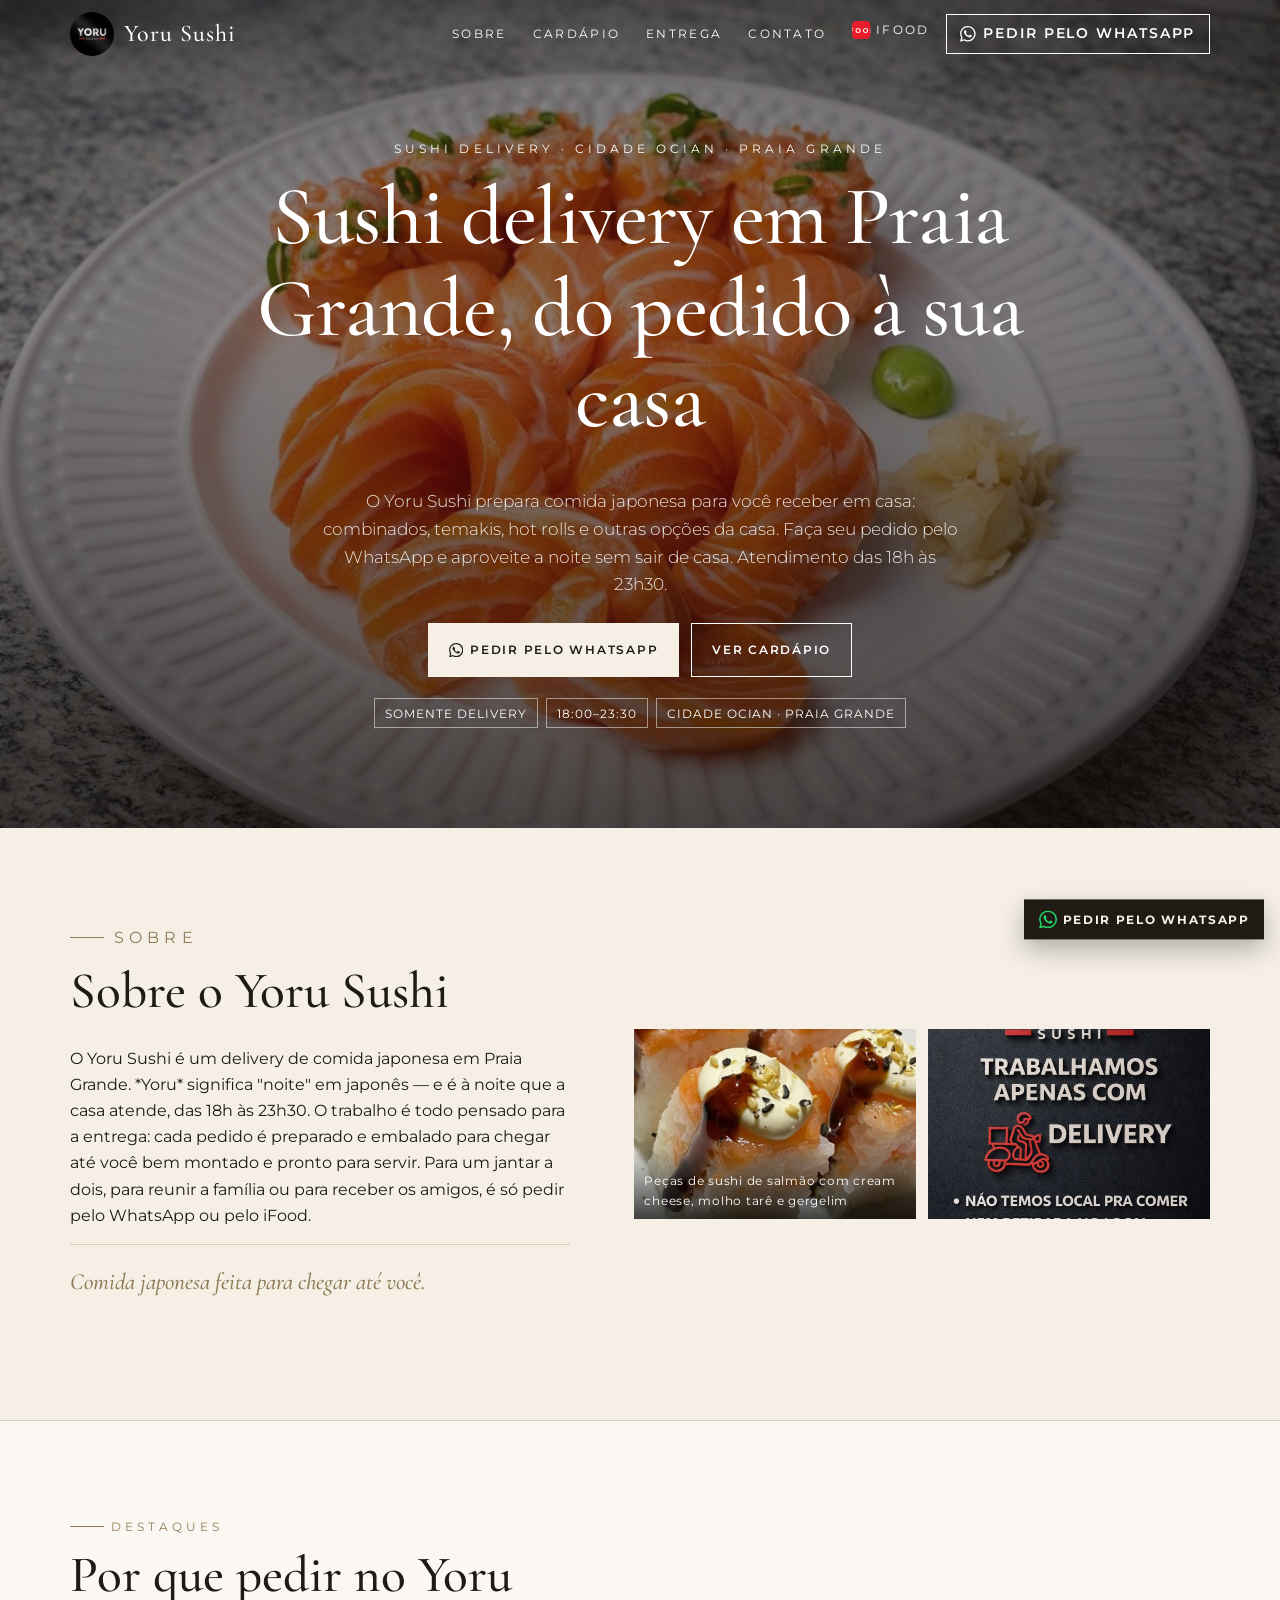
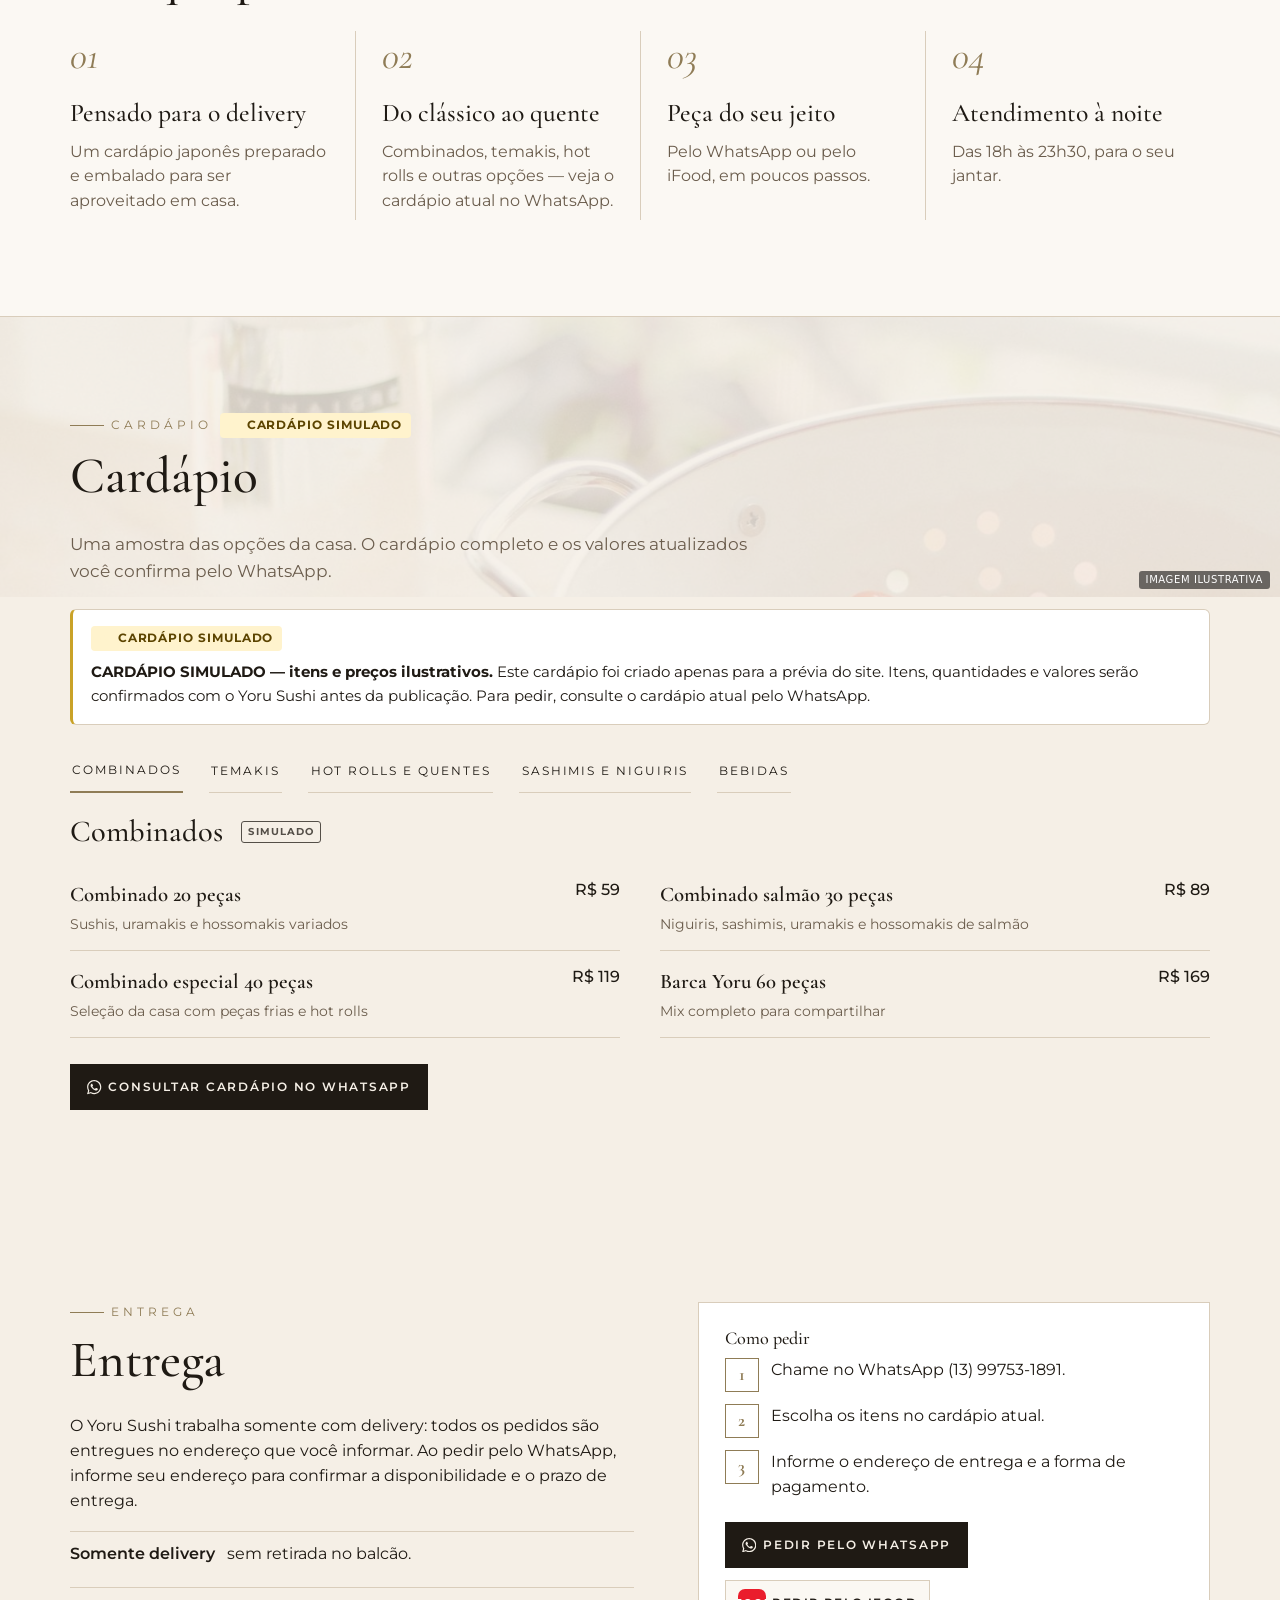
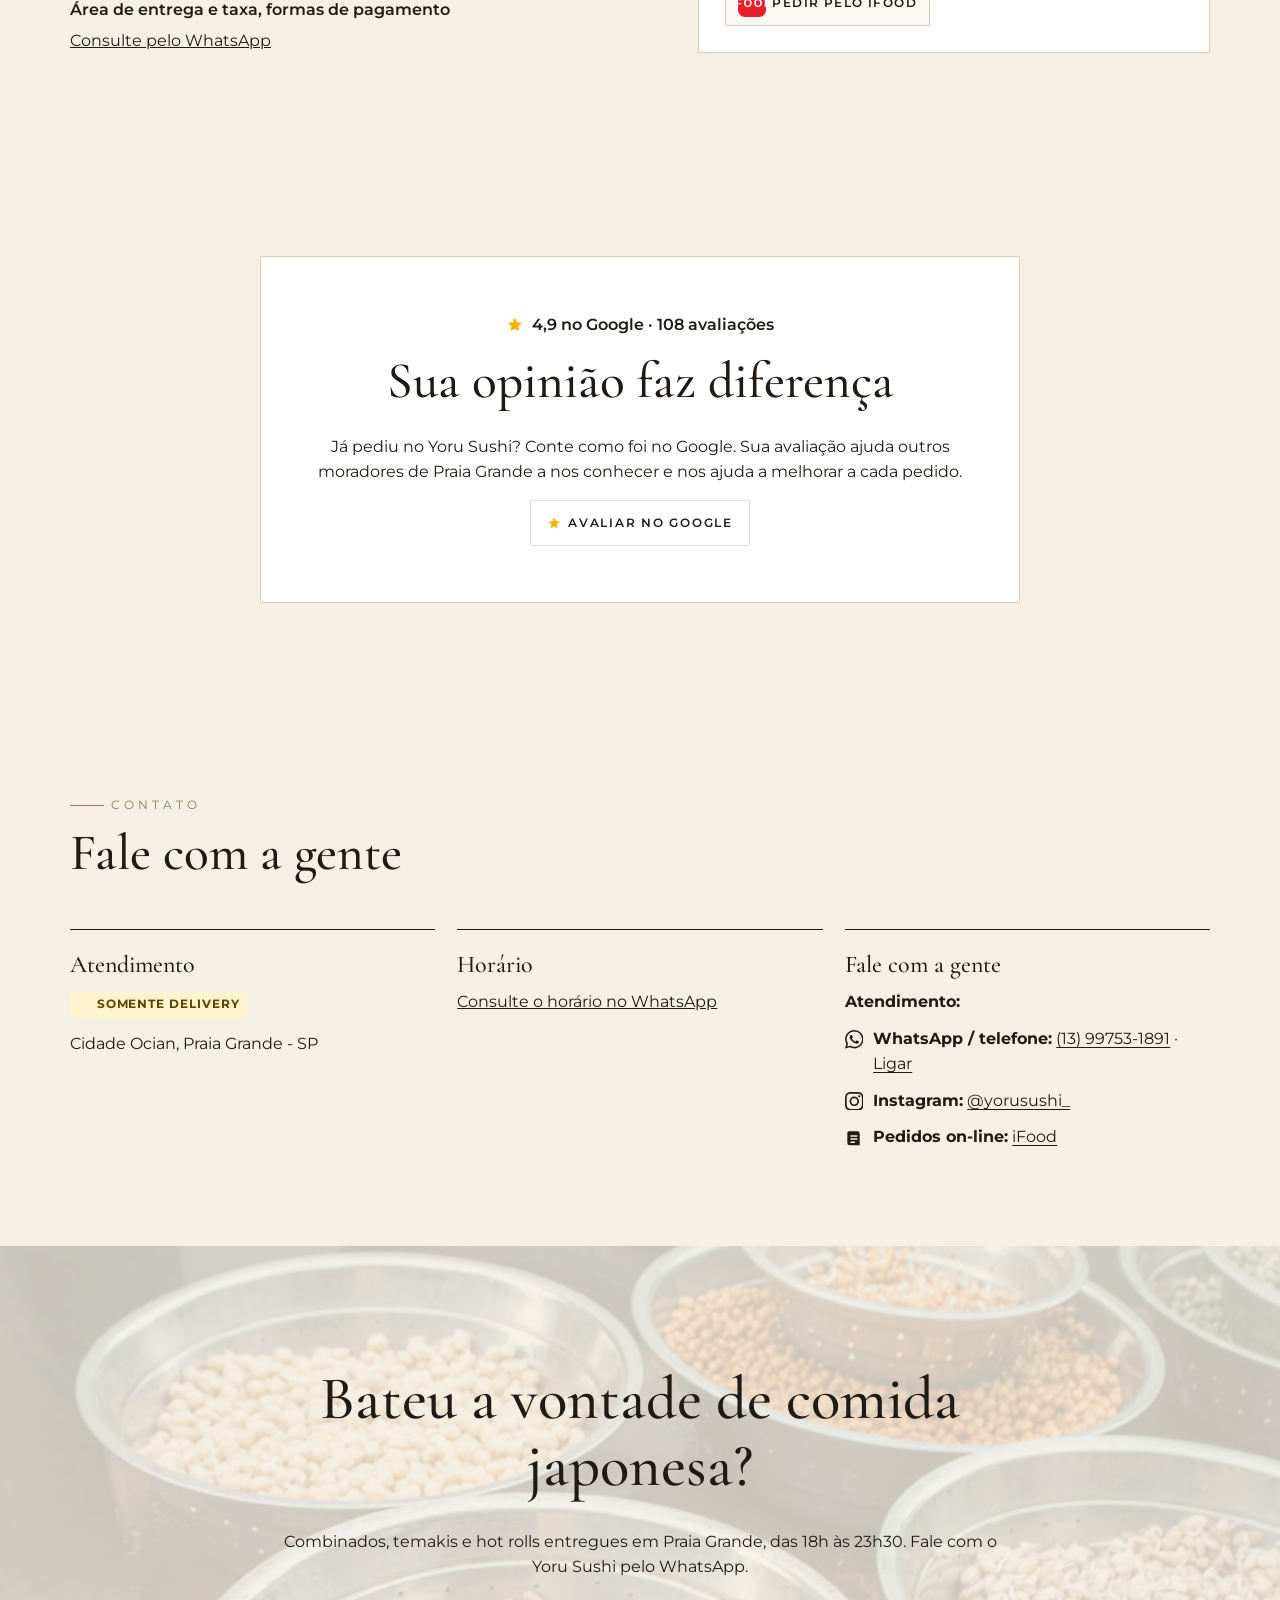
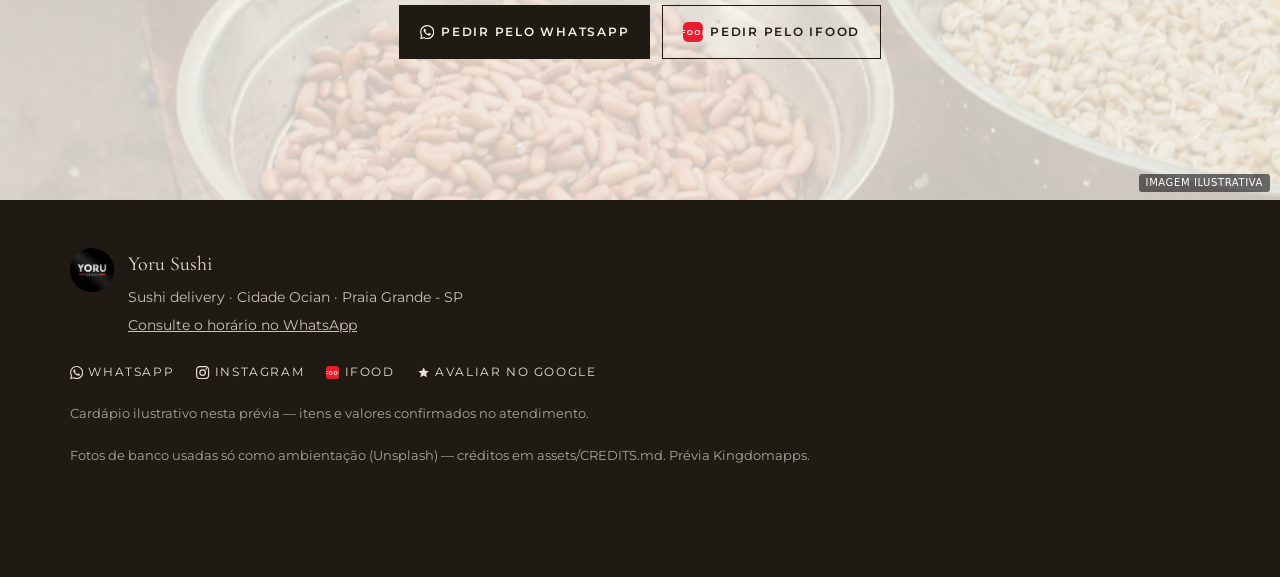
==== commit 9d041d45: "fix: sem "A confirmar" visível — campos não confirmados viram "Consulte pelo WhatsApp" (link do WA)" ====
--- a/v2/index.html
+++ b/v2/index.html
@@ -81,7 +81,7 @@
       <p class="kicker">Entrega</p>
       <h2 id="ent-title">Entrega</h2>
       <p>O Yoru Sushi trabalha somente com delivery: todos os pedidos são entregues no endereço que você informar. Ao pedir pelo WhatsApp, informe seu endereço para confirmar a disponibilidade e o prazo de entrega.</p>
-      <dl class="kv"><div><dt>Somente delivery</dt><dd>sem retirada no balcão.</dd></div><div><dt>Área de entrega e taxa</dt><dd><span class="tbc">A confirmar</span></dd></div><div><dt>Formas de pagamento</dt><dd><span class="tbc">A confirmar</span></dd></div></dl>
+      <dl class="kv"><div><dt>Somente delivery</dt><dd>sem retirada no balcão.</dd></div><div><dt>Área de entrega e taxa, formas de pagamento</dt><dd><a href="https://wa.me/5513997531891?text=Ol%C3%A1%21%20Vim%20pelo%20site%20e%20gostaria%20de%20fazer%20um%20pedido." target="_blank" rel="noopener">Consulte pelo WhatsApp</a></dd></div></dl>
     </div>
     <div class="steps-box">
       <h3>Como pedir</h3><ol class="steps"><li>Chame no WhatsApp (13) 99753-1891.</li><li>Escolha os itens no cardápio atual.</li><li>Informe o endereço de entrega e a forma de pagamento.</li></ol>
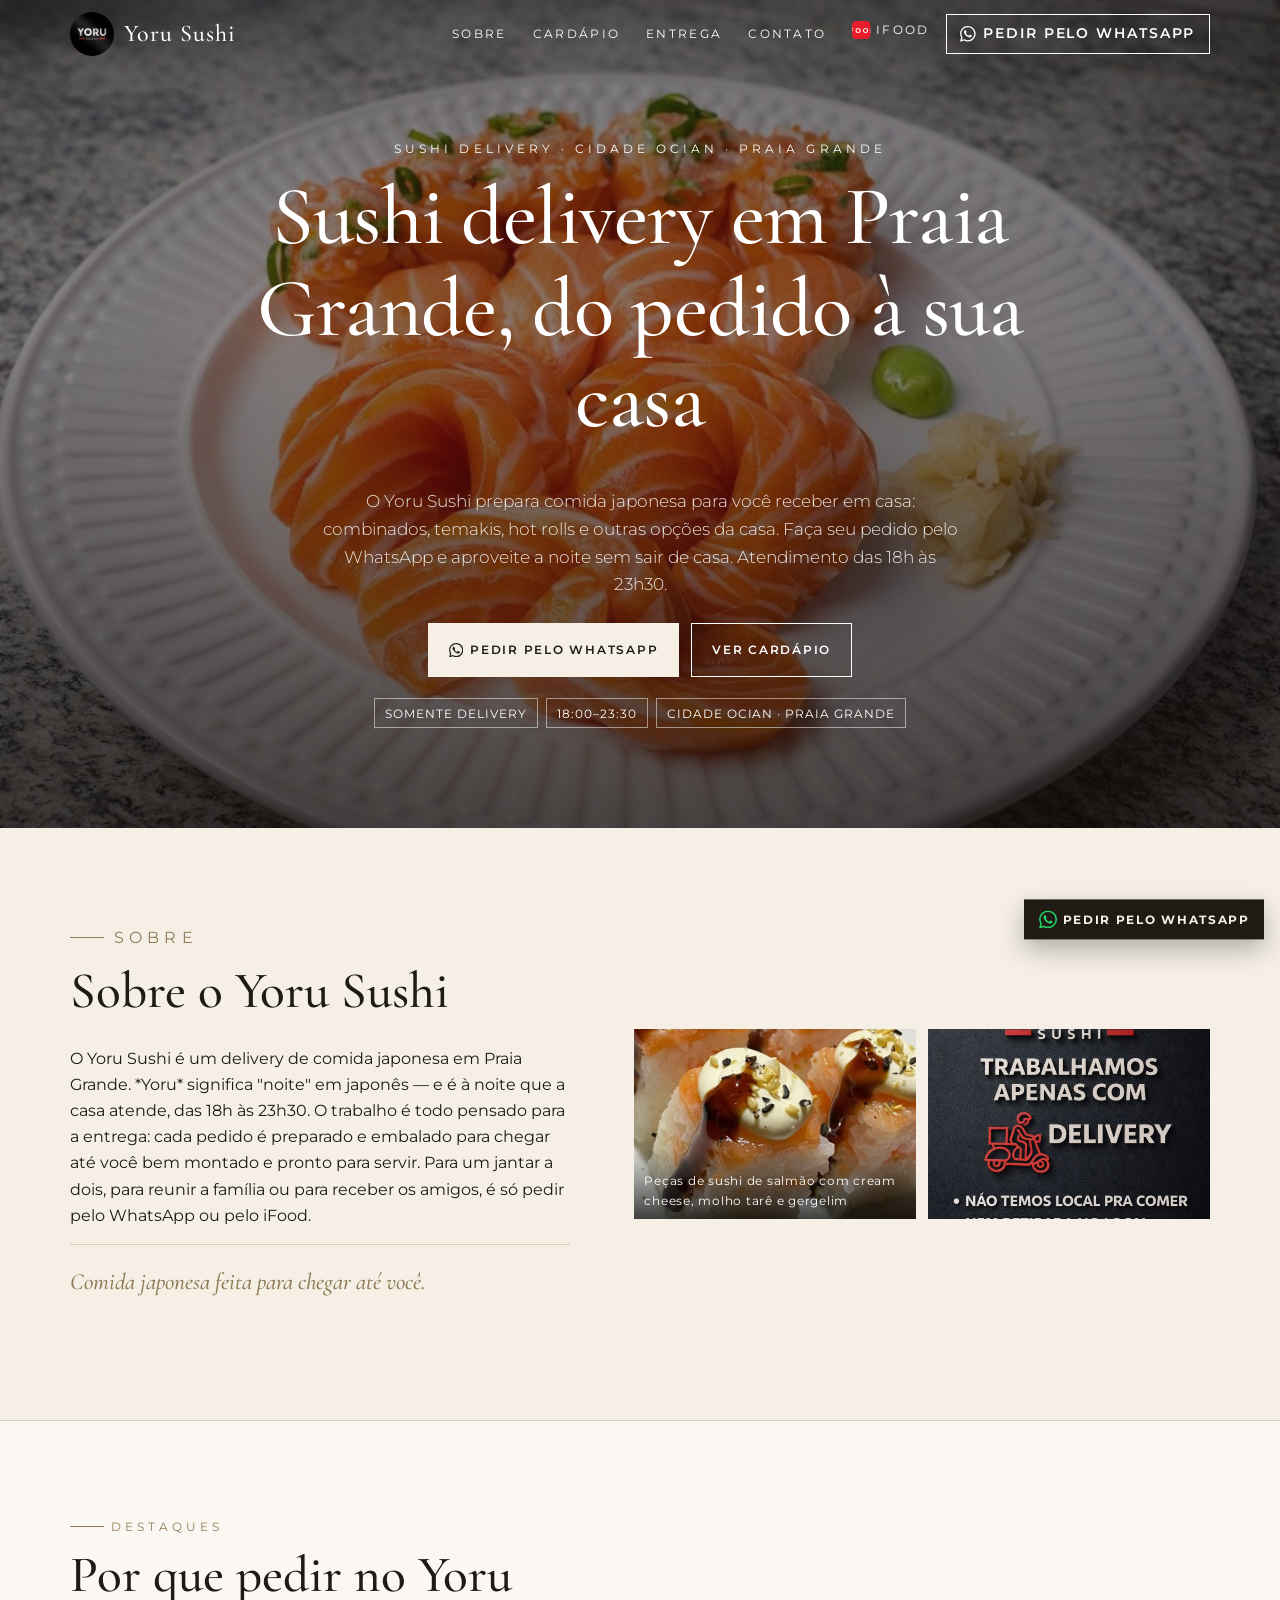
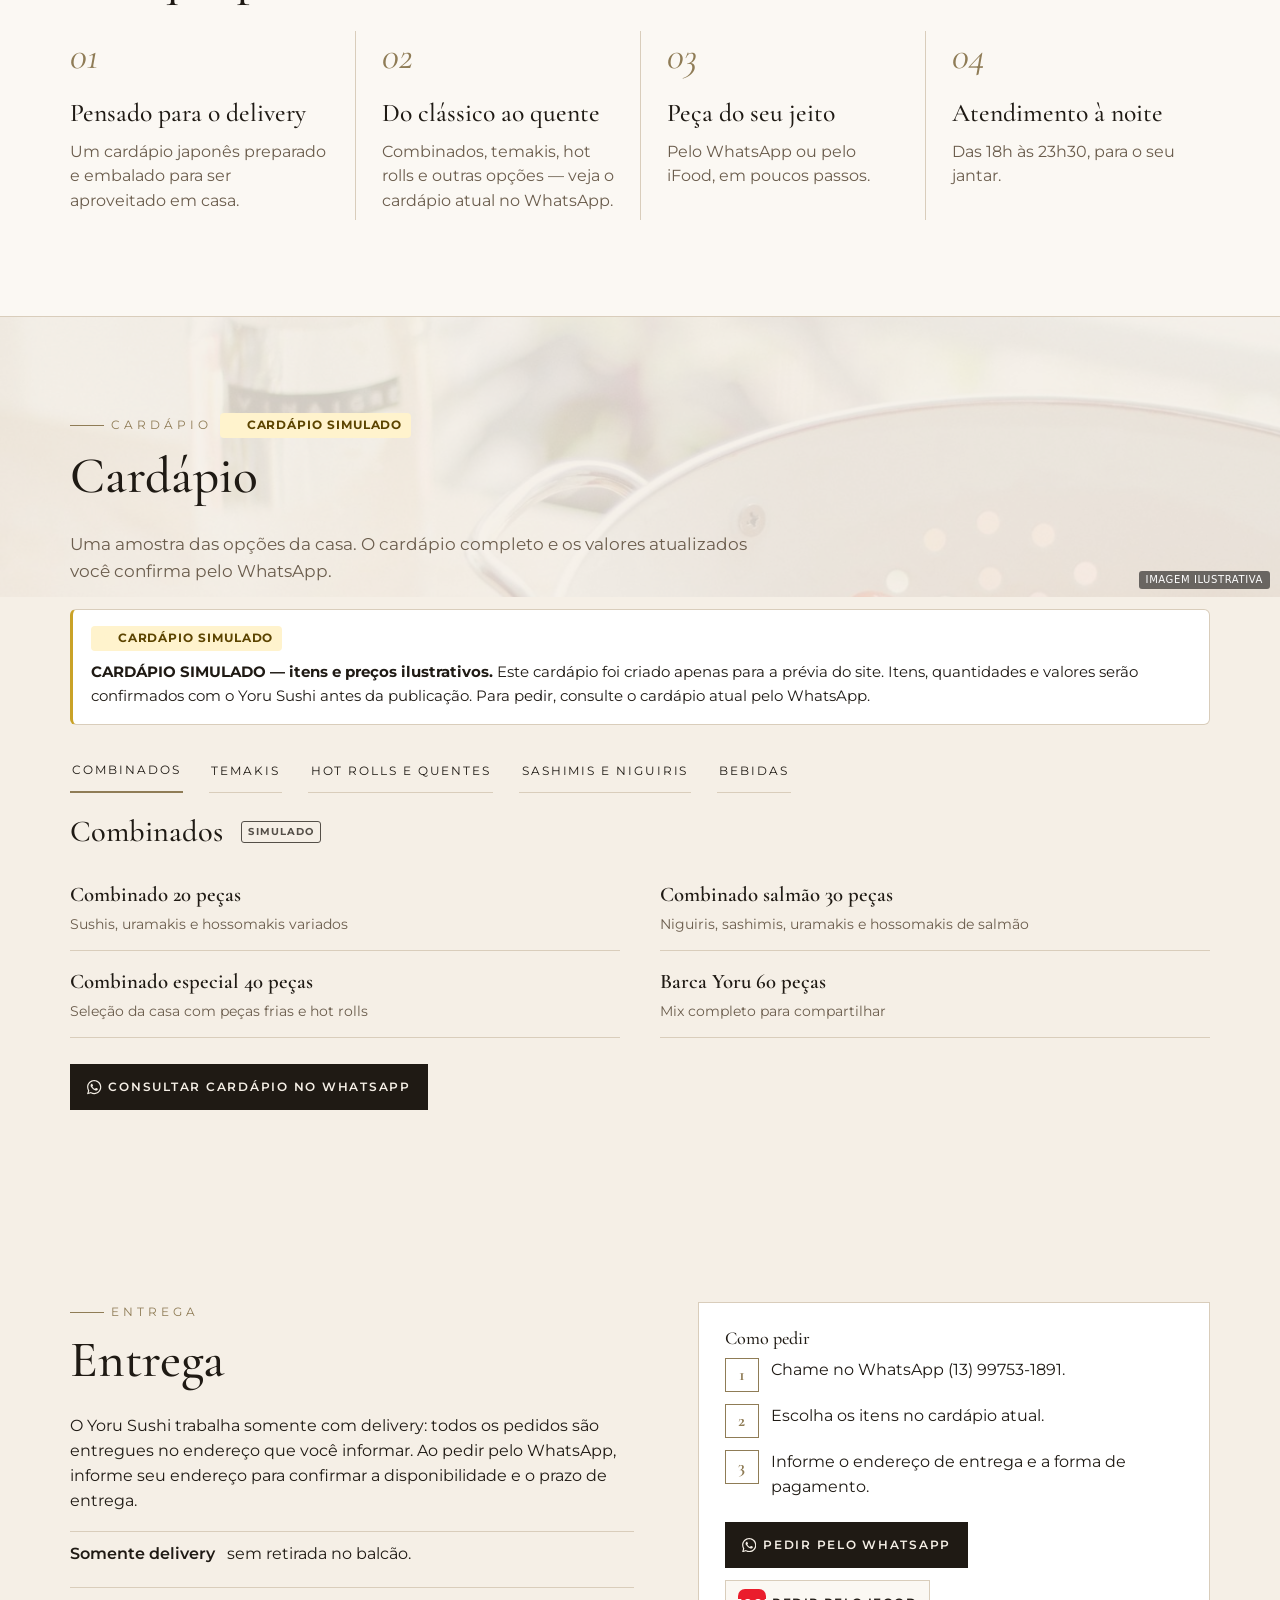
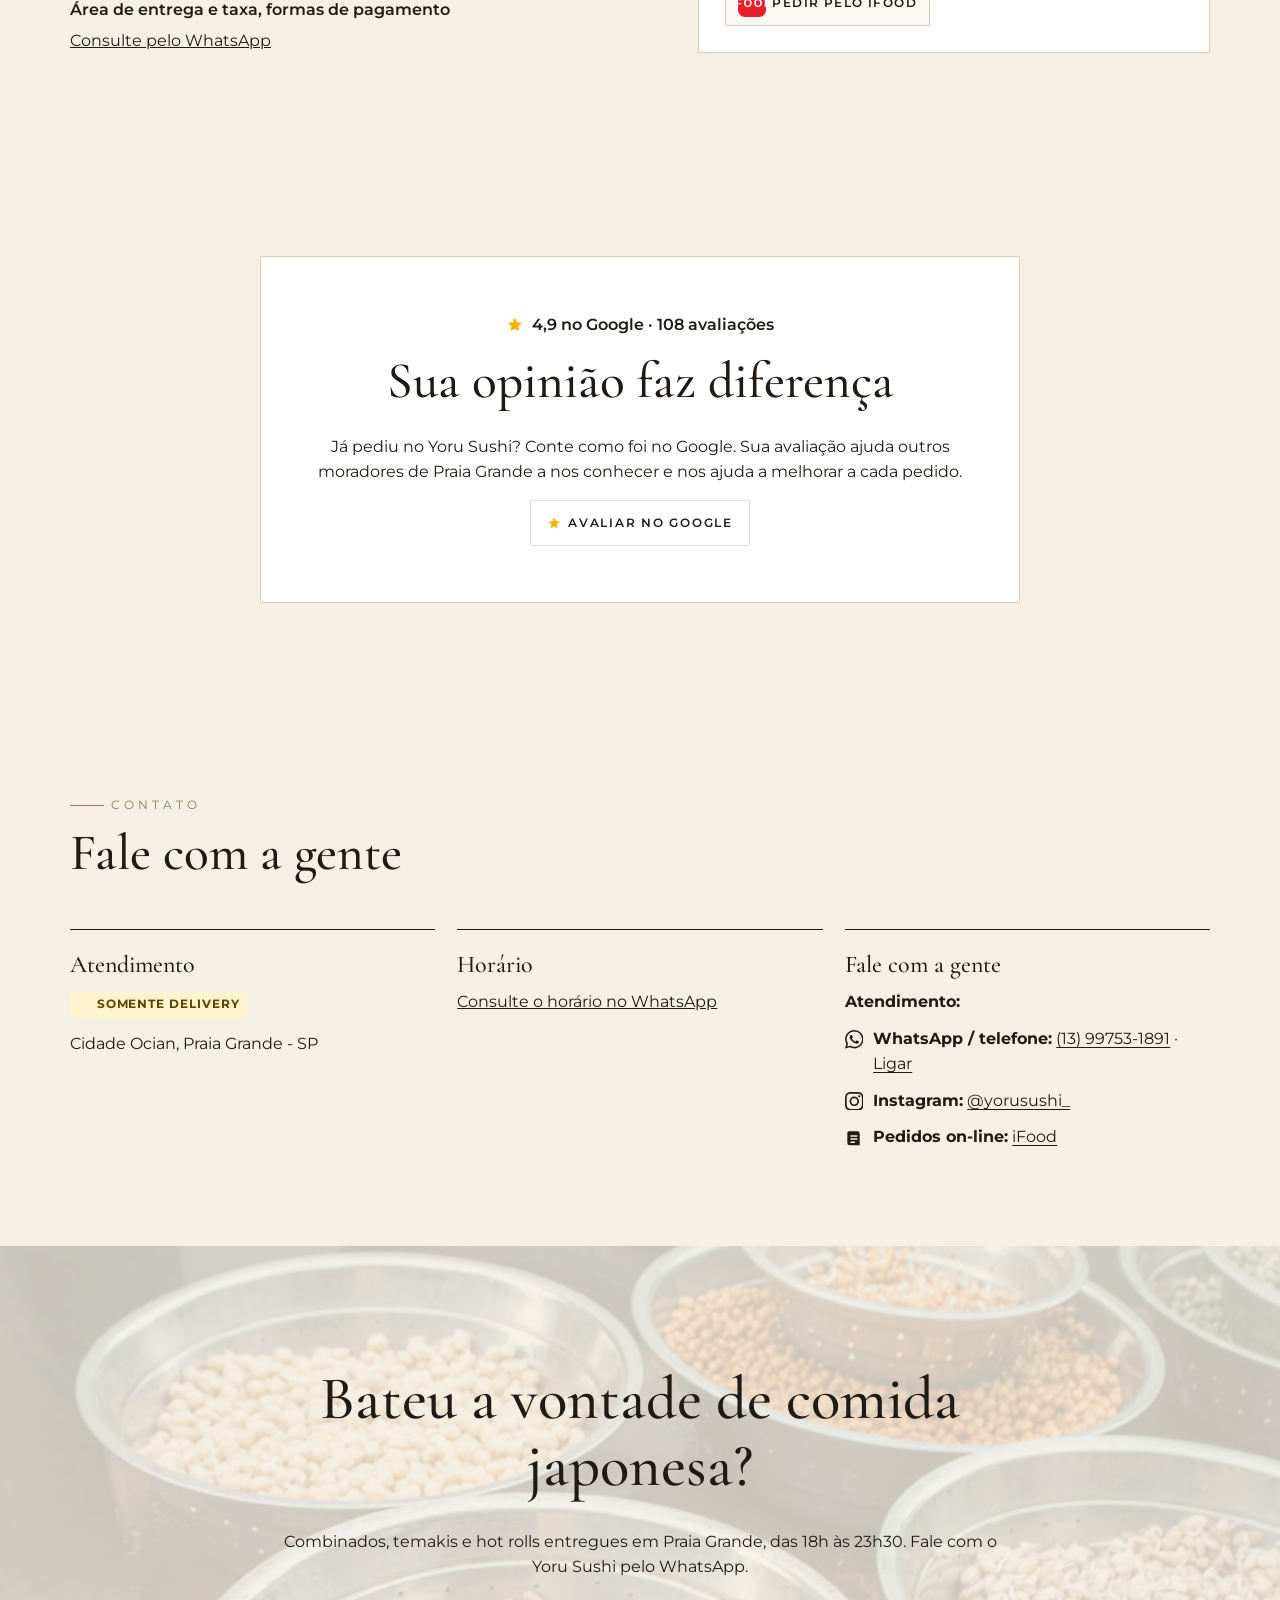
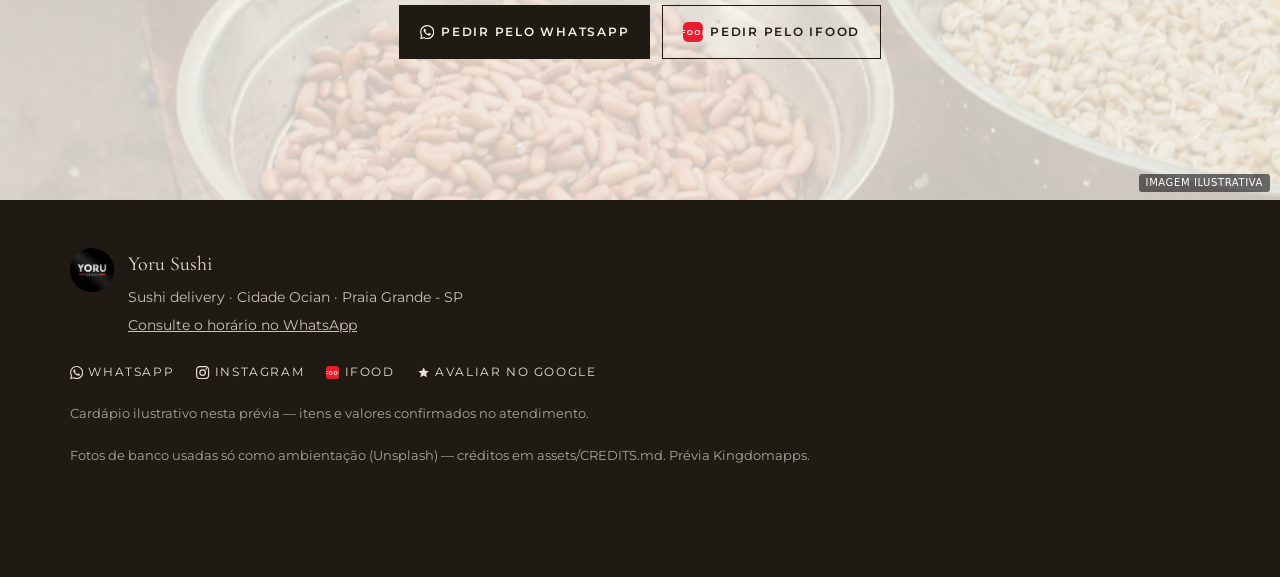
==== commit aef21cea: "fix: cardápio simulado sem preços" ====
--- a/v2/index.html
+++ b/v2/index.html
@@ -71,7 +71,7 @@
     </div>
     <div class="sim-notice" role="note"><span class="sim-badge">Cardápio simulado</span><p><strong>CARDÁPIO SIMULADO — itens e preços ilustrativos.</strong> Este cardápio foi criado apenas para a prévia do site. Itens, quantidades e valores serão confirmados com o Yoru Sushi antes da publicação. Para pedir, consulte o cardápio atual pelo WhatsApp.</p></div>
     <div class="menu-tabs" role="tablist" aria-label="Categorias do cardápio"><button type="button" role="tab" id="tab-0" aria-controls="menu-0" aria-selected="true">Combinados</button><button type="button" role="tab" id="tab-1" aria-controls="menu-1" aria-selected="false" tabindex="-1">Temakis</button><button type="button" role="tab" id="tab-2" aria-controls="menu-2" aria-selected="false" tabindex="-1">Hot rolls e quentes</button><button type="button" role="tab" id="tab-3" aria-controls="menu-3" aria-selected="false" tabindex="-1">Sashimis e niguiris</button><button type="button" role="tab" id="tab-4" aria-controls="menu-4" aria-selected="false" tabindex="-1">Bebidas</button></div>
-    <div class="menu-panel" role="tabpanel" id="menu-0" aria-labelledby="tab-0" tabindex="0"><h3 class="menu-cat">Combinados <span class="sim-tag">Simulado</span></h3><ul class="menu-list"><li class="mi"><span class="mi-name">Combinado 20 peças</span><span class="mi-desc">Sushis, uramakis e hossomakis variados</span><span class="mi-price">R$ 59</span></li><li class="mi"><span class="mi-name">Combinado salmão 30 peças</span><span class="mi-desc">Niguiris, sashimis, uramakis e hossomakis de salmão</span><span class="mi-price">R$ 89</span></li><li class="mi"><span class="mi-name">Combinado especial 40 peças</span><span class="mi-desc">Seleção da casa com peças frias e hot rolls</span><span class="mi-price">R$ 119</span></li><li class="mi"><span class="mi-name">Barca Yoru 60 peças</span><span class="mi-desc">Mix completo para compartilhar</span><span class="mi-price">R$ 169</span></li></ul></div><div class="menu-panel" role="tabpanel" id="menu-1" aria-labelledby="tab-1" tabindex="0" hidden><h3 class="menu-cat">Temakis <span class="sim-tag">Simulado</span></h3><ul class="menu-list"><li class="mi"><span class="mi-name">Temaki salmão</span><span class="mi-desc">Salmão, arroz e cebolinha</span><span class="mi-price">R$ 32</span></li><li class="mi"><span class="mi-name">Temaki salmão com cream cheese</span><span class="mi-desc">Salmão, cream cheese e cebolinha</span><span class="mi-price">R$ 35</span></li><li class="mi"><span class="mi-name">Temaki skin</span><span class="mi-desc">Pele de salmão grelhada e molho tarê</span><span class="mi-price">R$ 28</span></li><li class="mi"><span class="mi-name">Temaki hot</span><span class="mi-desc">Salmão empanado, cream cheese e tarê</span><span class="mi-price">R$ 36</span></li></ul></div><div class="menu-panel" role="tabpanel" id="menu-2" aria-labelledby="tab-2" tabindex="0" hidden><h3 class="menu-cat">Hot rolls e quentes <span class="sim-tag">Simulado</span></h3><ul class="menu-list"><li class="mi"><span class="mi-name">Hot roll salmão (10 un.)</span><span class="mi-desc">Empanado, recheado com salmão e cream cheese, com tarê</span><span class="mi-price">R$ 34</span></li><li class="mi"><span class="mi-name">Hot Philadelphia (10 un.)</span><span class="mi-desc">Salmão, cream cheese e cebolinha, empanado</span><span class="mi-price">R$ 36</span></li><li class="mi"><span class="mi-name">Harumaki (4 un.)</span><span class="mi-desc">Rolinho primavera crocante</span><span class="mi-price">R$ 22</span></li><li class="mi"><span class="mi-name">Guioza (6 un.)</span><span class="mi-desc">Pastel japonês grelhado</span><span class="mi-price">R$ 26</span></li></ul></div><div class="menu-panel" role="tabpanel" id="menu-3" aria-labelledby="tab-3" tabindex="0" hidden><h3 class="menu-cat">Sashimis e niguiris <span class="sim-tag">Simulado</span></h3><ul class="menu-list"><li class="mi"><span class="mi-name">Sashimi salmão (10 fatias)</span><span class="mi-desc">Fatias de salmão fresco</span><span class="mi-price">R$ 42</span></li><li class="mi"><span class="mi-name">Niguiri salmão (6 un.)</span><span class="mi-desc">Bolinho de arroz com salmão</span><span class="mi-price">R$ 30</span></li><li class="mi"><span class="mi-name">Jô salmão (6 un.)</span><span class="mi-desc">Arroz envolto em salmão, com cream cheese e tarê</span><span class="mi-price">R$ 34</span></li></ul></div><div class="menu-panel" role="tabpanel" id="menu-4" aria-labelledby="tab-4" tabindex="0" hidden><h3 class="menu-cat">Bebidas <span class="sim-tag">Simulado</span></h3><ul class="menu-list"><li class="mi"><span class="mi-name">Refrigerante lata</span><span class="mi-price">R$ 6</span></li><li class="mi"><span class="mi-name">Refrigerante 2 L</span><span class="mi-price">R$ 14</span></li><li class="mi"><span class="mi-name">Água mineral</span><span class="mi-price">R$ 4</span></li></ul></div>
+    <div class="menu-panel" role="tabpanel" id="menu-0" aria-labelledby="tab-0" tabindex="0"><h3 class="menu-cat">Combinados <span class="sim-tag">Simulado</span></h3><ul class="menu-list"><li class="mi"><span class="mi-name">Combinado 20 peças</span><span class="mi-desc">Sushis, uramakis e hossomakis variados</span></li><li class="mi"><span class="mi-name">Combinado salmão 30 peças</span><span class="mi-desc">Niguiris, sashimis, uramakis e hossomakis de salmão</span></li><li class="mi"><span class="mi-name">Combinado especial 40 peças</span><span class="mi-desc">Seleção da casa com peças frias e hot rolls</span></li><li class="mi"><span class="mi-name">Barca Yoru 60 peças</span><span class="mi-desc">Mix completo para compartilhar</span></li></ul></div><div class="menu-panel" role="tabpanel" id="menu-1" aria-labelledby="tab-1" tabindex="0" hidden><h3 class="menu-cat">Temakis <span class="sim-tag">Simulado</span></h3><ul class="menu-list"><li class="mi"><span class="mi-name">Temaki salmão</span><span class="mi-desc">Salmão, arroz e cebolinha</span></li><li class="mi"><span class="mi-name">Temaki salmão com cream cheese</span><span class="mi-desc">Salmão, cream cheese e cebolinha</span></li><li class="mi"><span class="mi-name">Temaki skin</span><span class="mi-desc">Pele de salmão grelhada e molho tarê</span></li><li class="mi"><span class="mi-name">Temaki hot</span><span class="mi-desc">Salmão empanado, cream cheese e tarê</span></li></ul></div><div class="menu-panel" role="tabpanel" id="menu-2" aria-labelledby="tab-2" tabindex="0" hidden><h3 class="menu-cat">Hot rolls e quentes <span class="sim-tag">Simulado</span></h3><ul class="menu-list"><li class="mi"><span class="mi-name">Hot roll salmão (10 un.)</span><span class="mi-desc">Empanado, recheado com salmão e cream cheese, com tarê</span></li><li class="mi"><span class="mi-name">Hot Philadelphia (10 un.)</span><span class="mi-desc">Salmão, cream cheese e cebolinha, empanado</span></li><li class="mi"><span class="mi-name">Harumaki (4 un.)</span><span class="mi-desc">Rolinho primavera crocante</span></li><li class="mi"><span class="mi-name">Guioza (6 un.)</span><span class="mi-desc">Pastel japonês grelhado</span></li></ul></div><div class="menu-panel" role="tabpanel" id="menu-3" aria-labelledby="tab-3" tabindex="0" hidden><h3 class="menu-cat">Sashimis e niguiris <span class="sim-tag">Simulado</span></h3><ul class="menu-list"><li class="mi"><span class="mi-name">Sashimi salmão (10 fatias)</span><span class="mi-desc">Fatias de salmão fresco</span></li><li class="mi"><span class="mi-name">Niguiri salmão (6 un.)</span><span class="mi-desc">Bolinho de arroz com salmão</span></li><li class="mi"><span class="mi-name">Jô salmão (6 un.)</span><span class="mi-desc">Arroz envolto em salmão, com cream cheese e tarê</span></li></ul></div><div class="menu-panel" role="tabpanel" id="menu-4" aria-labelledby="tab-4" tabindex="0" hidden><h3 class="menu-cat">Bebidas <span class="sim-tag">Simulado</span></h3><ul class="menu-list"><li class="mi"><span class="mi-name">Refrigerante lata</span></li><li class="mi"><span class="mi-name">Refrigerante 2 L</span></li><li class="mi"><span class="mi-name">Água mineral</span></li></ul></div>
     <div class="menu-cta"><a class="btn btn-wa" href="https://wa.me/5513997531891?text=Ol%C3%A1%21%20Vim%20pelo%20site%20e%20gostaria%20de%20fazer%20um%20pedido." target="_blank" rel="noopener"><svg viewBox="0 0 24 24" aria-hidden="true" focusable="false"><path fill="currentColor" d="M17.47 14.38c-.3-.15-1.76-.87-2.03-.97-.27-.1-.47-.15-.67.15-.2.3-.77.97-.94 1.16-.17.2-.35.22-.64.07-.3-.15-1.26-.46-2.39-1.47-.88-.79-1.48-1.76-1.65-2.06-.17-.3-.02-.46.13-.6.13-.14.3-.35.45-.52.15-.17.2-.3.3-.5.1-.2.05-.37-.03-.52-.07-.15-.67-1.61-.92-2.2-.24-.58-.49-.5-.67-.51h-.57c-.2 0-.52.07-.8.37-.27.3-1.04 1.02-1.04 2.48s1.07 2.88 1.21 3.07c.15.2 2.1 3.2 5.08 4.49.71.31 1.26.49 1.7.63.71.22 1.36.19 1.87.12.57-.09 1.76-.72 2-1.41.25-.7.25-1.29.18-1.41-.08-.13-.27-.2-.57-.35zM12.05 21.78a9.87 9.87 0 0 1-5.03-1.38l-.36-.21-3.74.98 1-3.65-.24-.37a9.86 9.86 0 0 1-1.51-5.26c0-5.45 4.44-9.88 9.89-9.88 2.64 0 5.12 1.03 6.99 2.9a9.83 9.83 0 0 1 2.89 6.99c0 5.45-4.44 9.88-9.89 9.88zm8.41-18.3A11.82 11.82 0 0 0 12.05 0C5.5 0 .16 5.34.16 11.89c0 2.1.55 4.14 1.59 5.95L.06 24l6.3-1.65a11.88 11.88 0 0 0 5.69 1.45c6.55 0 11.89-5.34 11.89-11.89 0-3.18-1.24-6.17-3.48-8.41z"/></svg><span>Consultar cardápio no WhatsApp</span></a></div>
   </div>
 </section>
